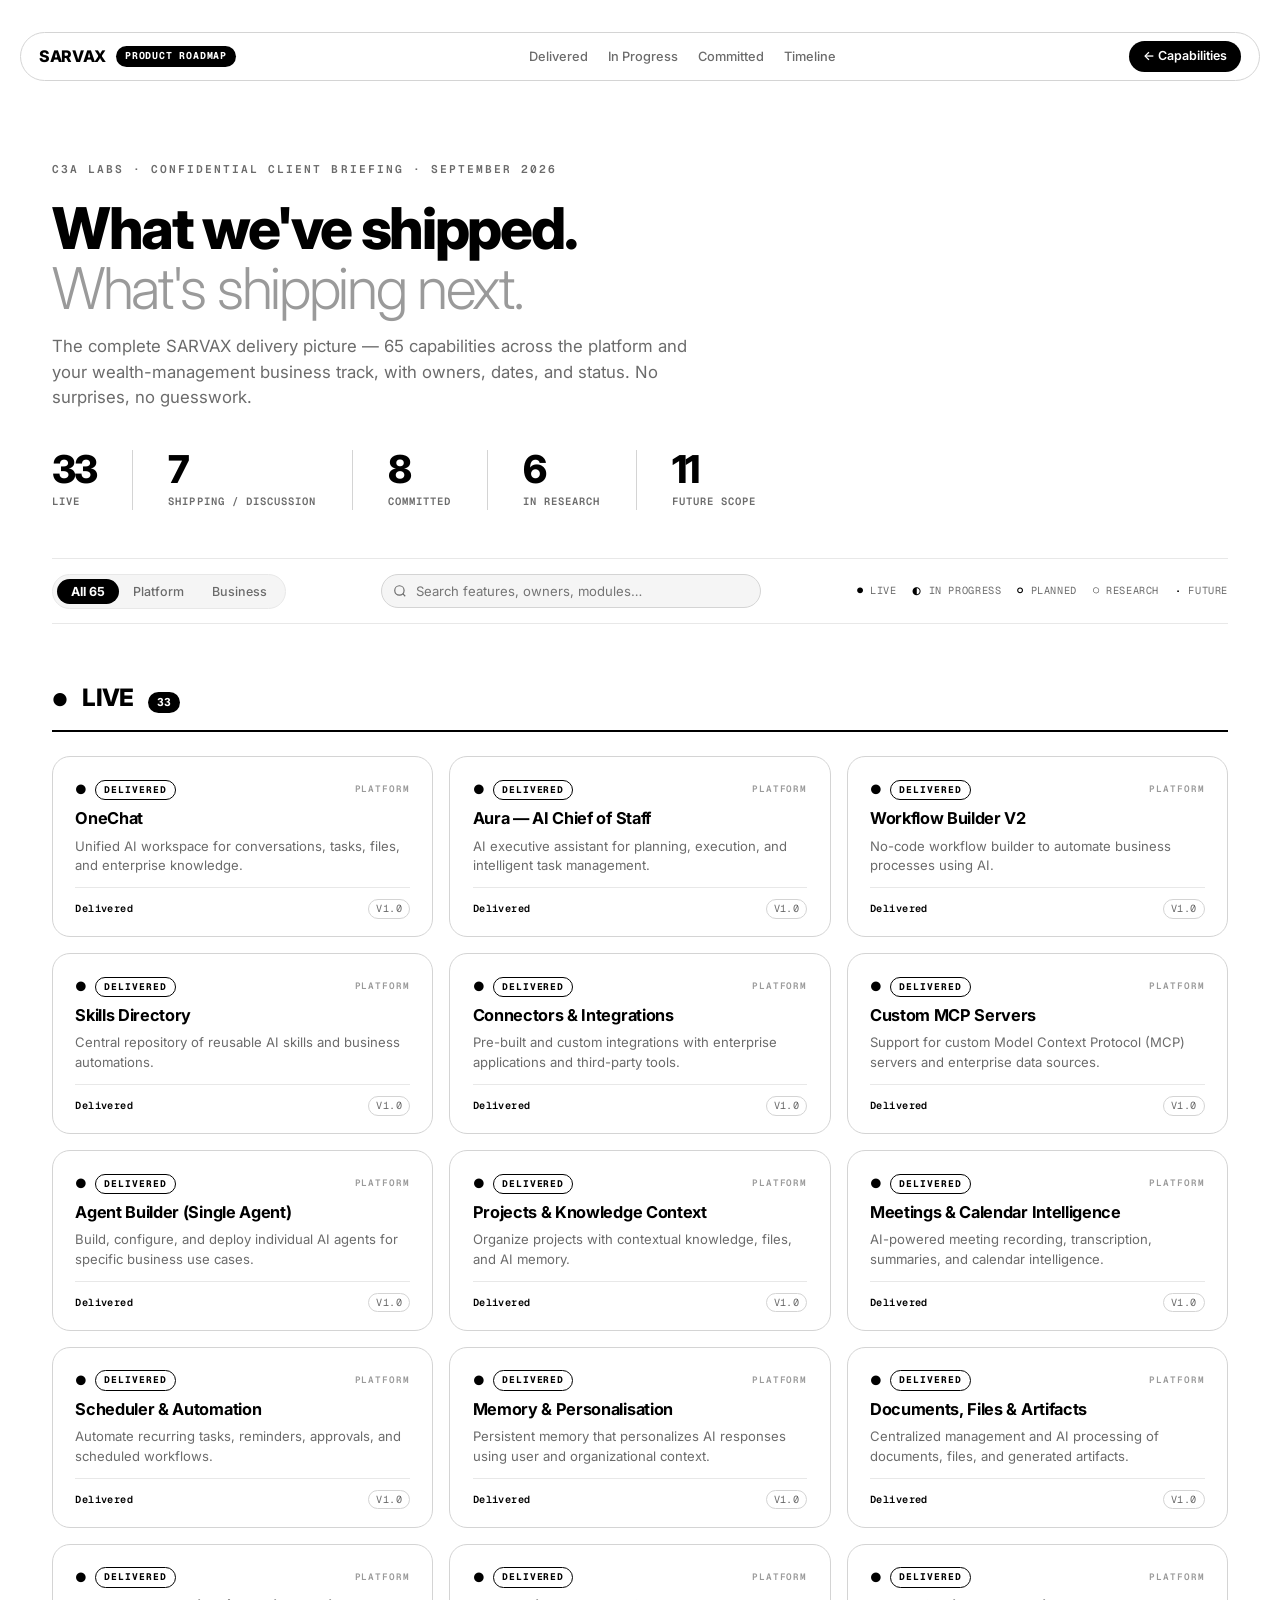
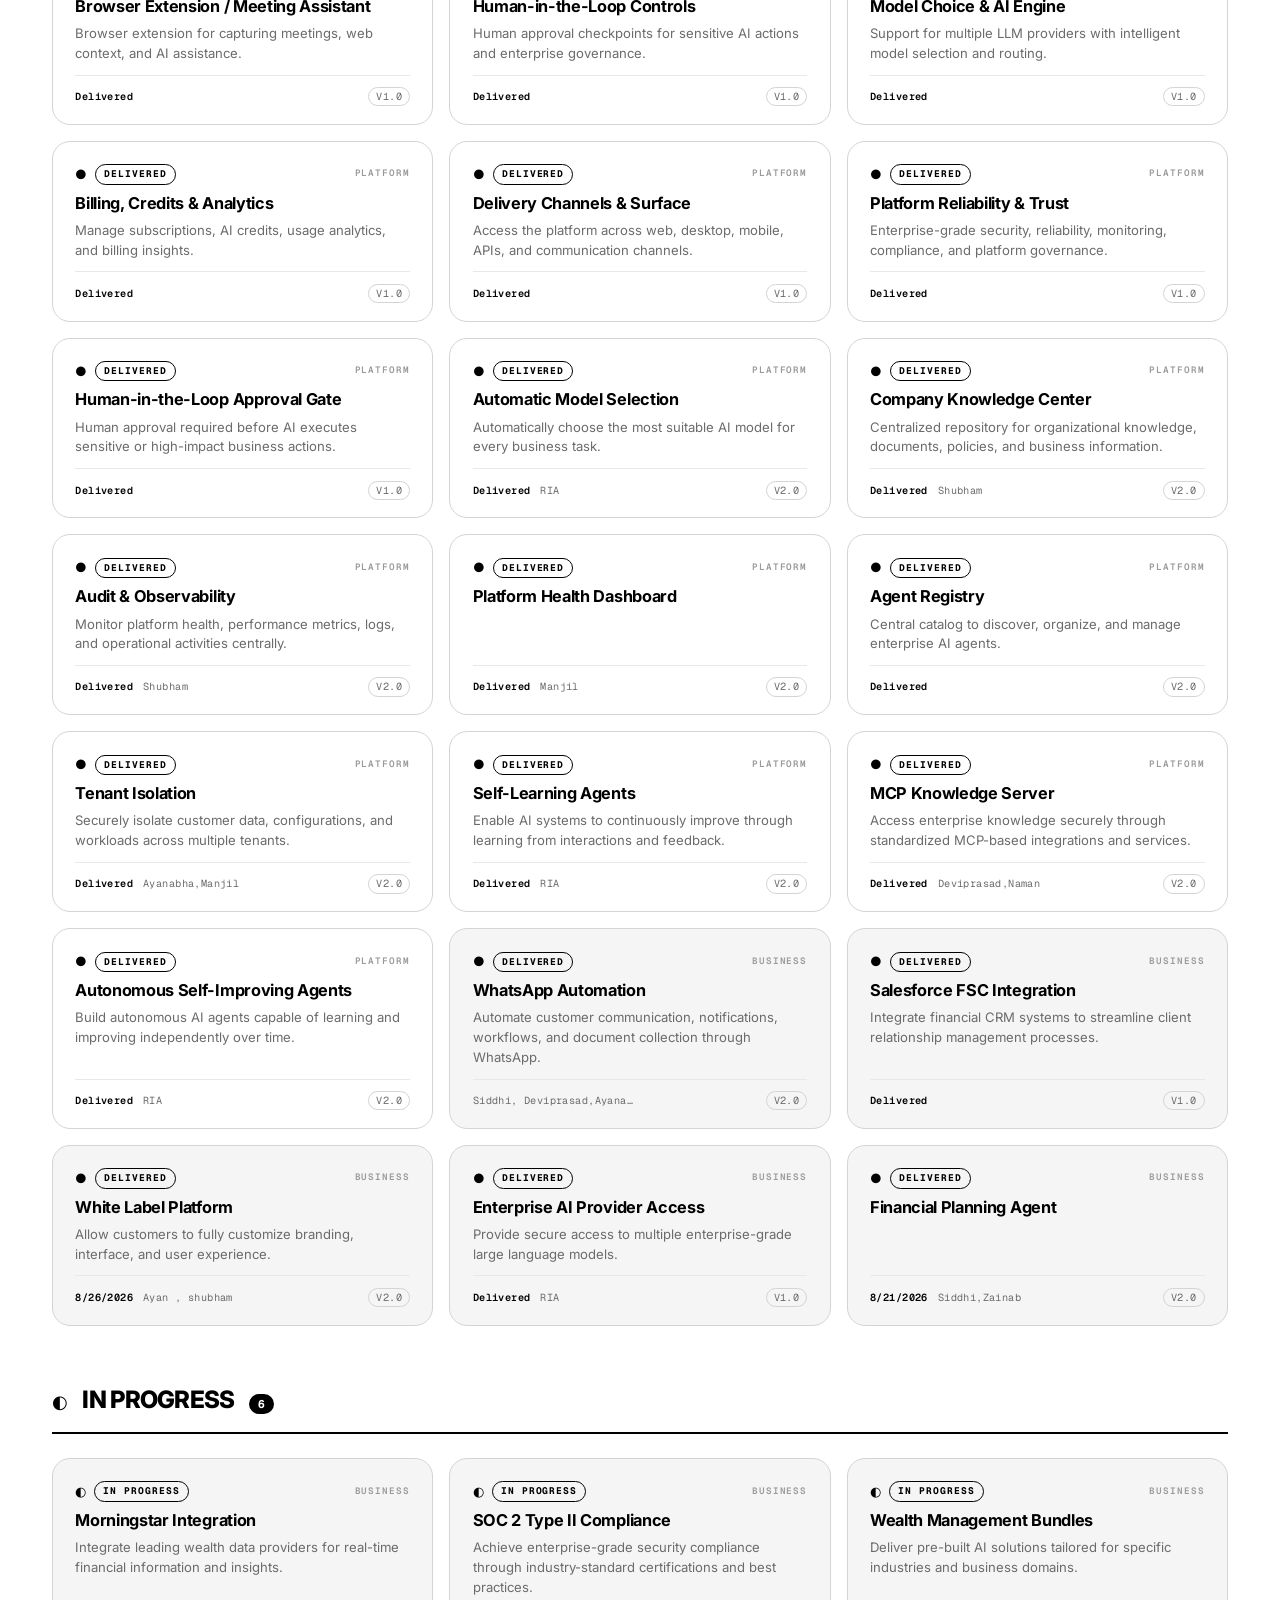
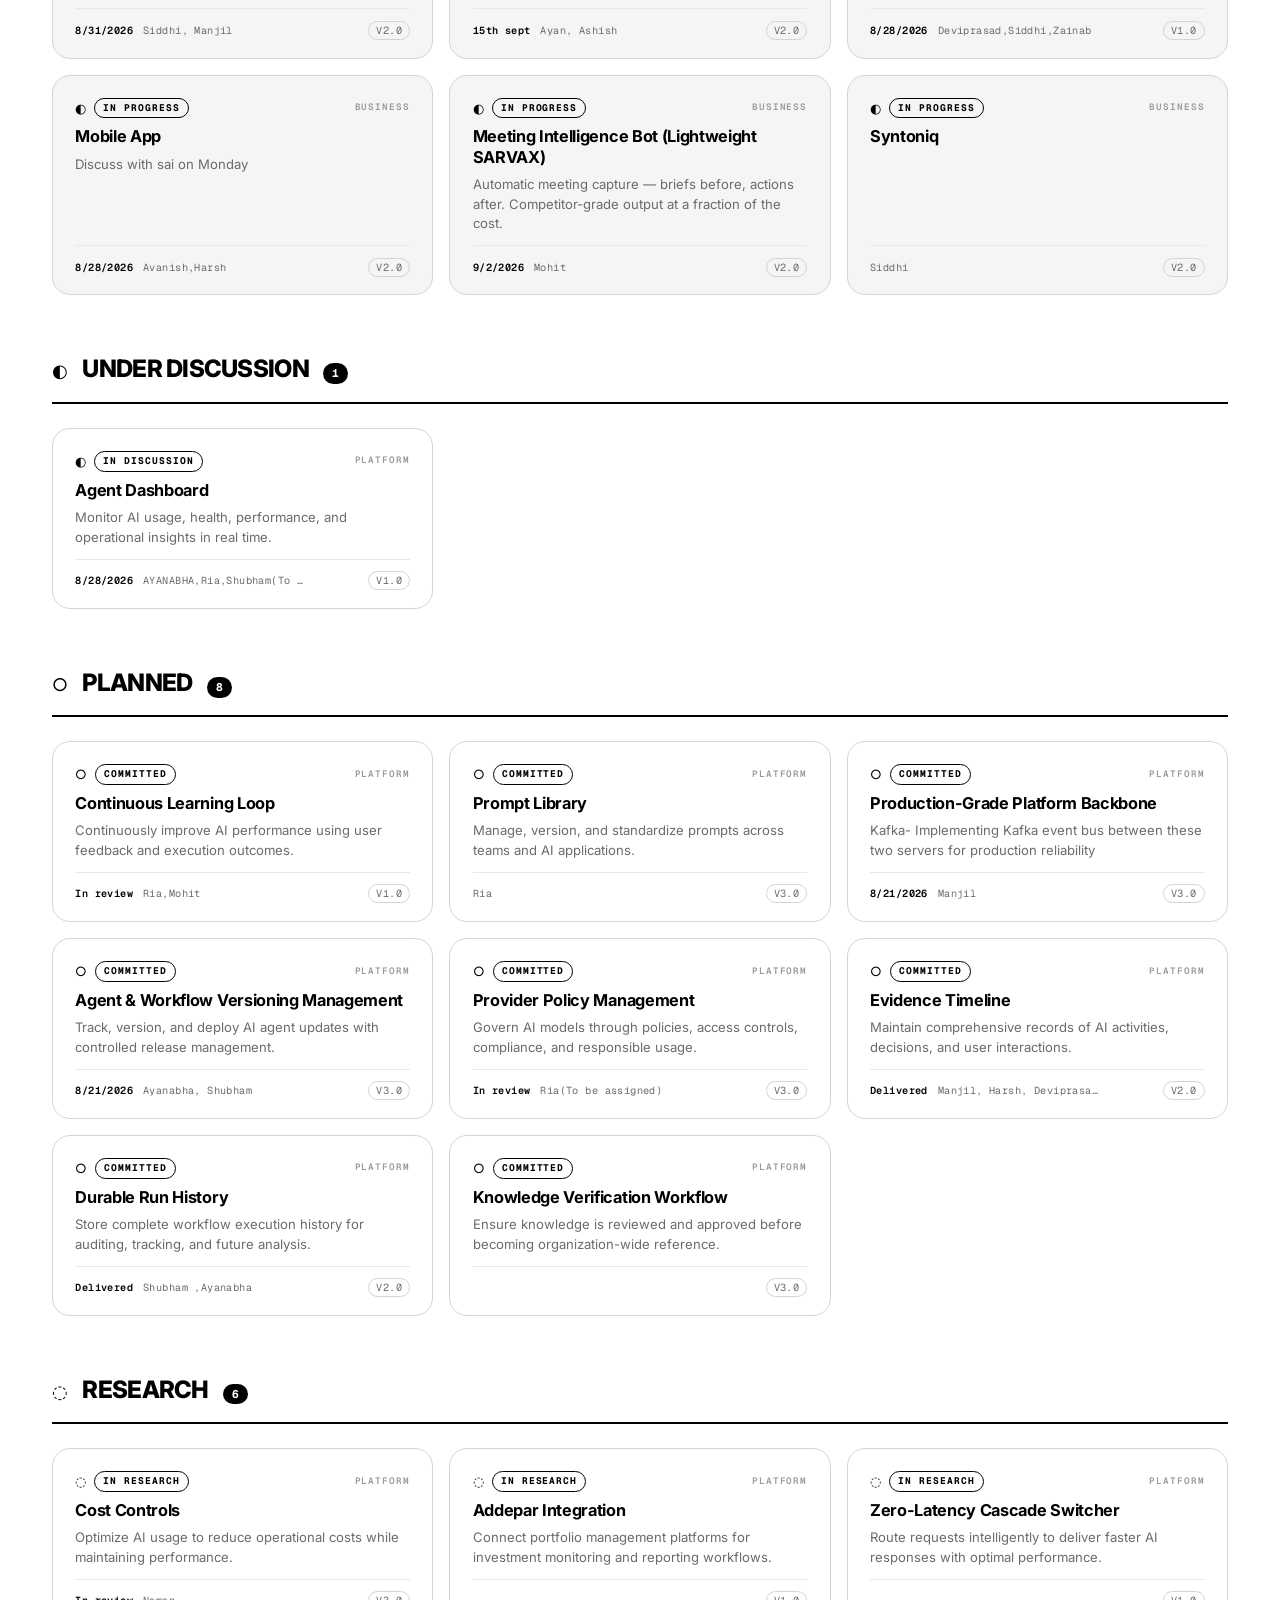
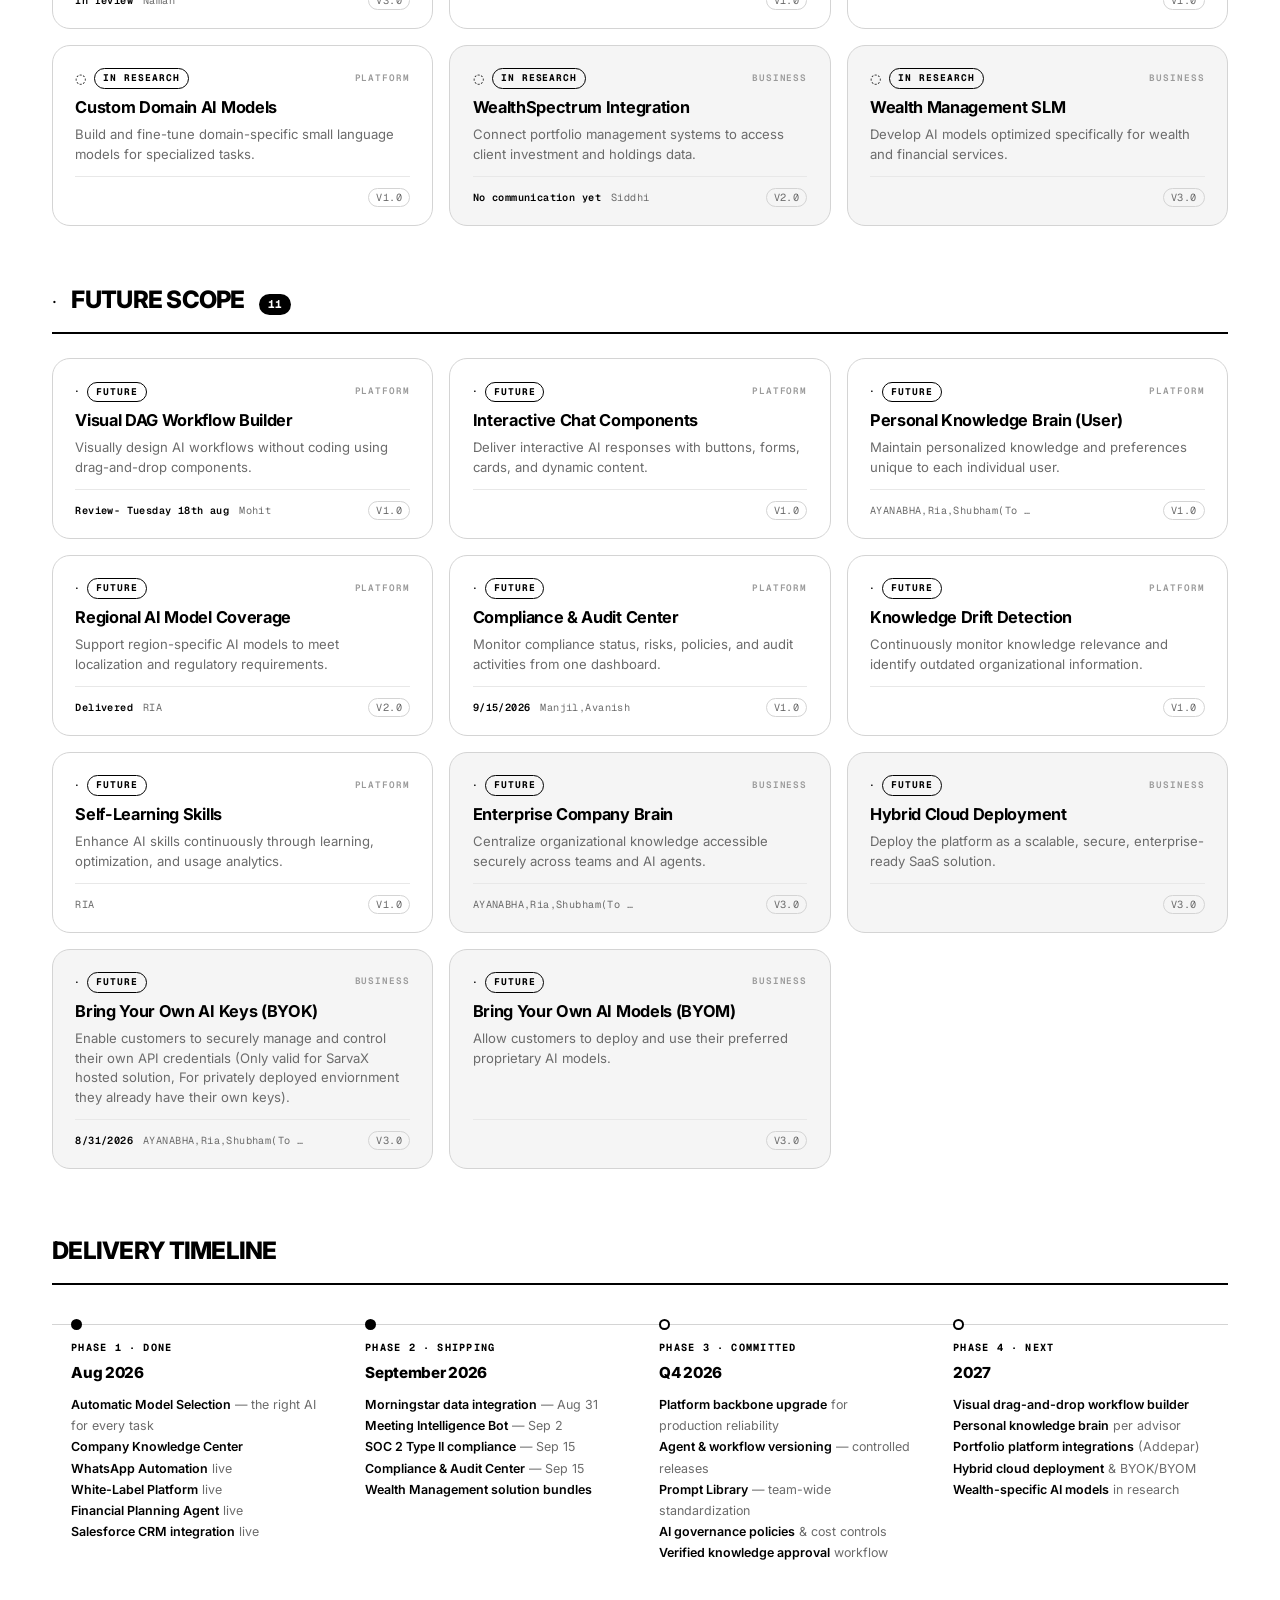
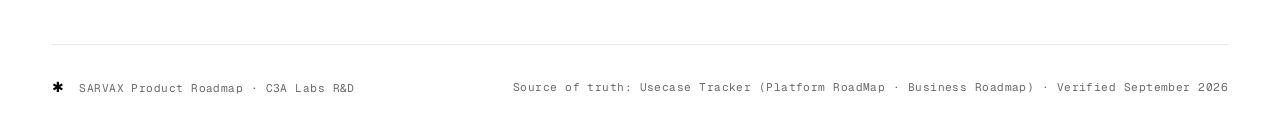
==== source/sarvax-roadmap.html @ e54ca962 "Build SARVAX executive pitch deck and agent catalogue" ====
<!doctype html>
<html lang="en">
<head>
<meta charset="utf-8">
<meta name="viewport" content="width=device-width, initial-scale=1">
<title>SARVAX Product Roadmap · Q3–Q4 2026</title>
<link rel="preconnect" href="https://fonts.googleapis.com">
<link rel="preconnect" href="https://fonts.gstatic.com" crossorigin>
<link href="https://fonts.googleapis.com/css2?family=Inter:wght@300;400;500;600;700;800&family=Geist+Mono:wght@400;500;600;700&display=swap" rel="stylesheet">
<style>
  :root {
    --black: #000000;
    --white: #ffffff;
    --g05: #f5f5f5;
    --g10: #e8e8e8;
    --g20: #d4d4d4;
    --g40: #9a9a9a;
    --g60: #6b6b6b;
    --sans: 'Inter', -apple-system, BlinkMacSystemFont, sans-serif;
    --mono: 'Geist Mono', monospace;
  }
  *, *::before, *::after { box-sizing: border-box; margin: 0; padding: 0; }
  html { scroll-behavior: smooth; }
  body {
    font-family: var(--sans);
    background: var(--white);
    color: var(--black);
    -webkit-font-smoothing: antialiased;
    line-height: 1.5;
  }

  .wrap { max-width: 1240px; margin: 0 auto; padding: 0 2rem; }

  /* ===== NAV ===== */
  .rm-nav {
    position: sticky; top: 16px; z-index: 100;
    display: flex; align-items: center; justify-content: space-between;
    background: rgba(255,255,255,0.9);
    backdrop-filter: blur(16px); -webkit-backdrop-filter: blur(16px);
    border: 1px solid var(--g20);
    border-radius: 980px;
    padding: 8px 18px;
    margin: 2rem auto 0;
    max-width: 1240px;
  }
  .rm-brand { display: flex; align-items: center; gap: 10px; text-decoration: none; color: var(--black); }
  .rm-brand-title { font-size: 1rem; font-weight: 800; letter-spacing: -0.02em; }
  .rm-pill {
    font-family: var(--mono); font-size: 0.62rem; font-weight: 700;
    letter-spacing: 0.08em; text-transform: uppercase;
    background: var(--black); color: var(--white);
    padding: 3px 9px; border-radius: 980px;
  }
  .rm-links { display: flex; gap: 1.25rem; }
  .rm-link { font-size: 0.8rem; font-weight: 500; color: var(--g60); text-decoration: none; }
  .rm-link:hover { color: var(--black); }
  .rm-back {
    display: inline-flex; align-items: center; gap: 6px;
    font-size: 0.78rem; font-weight: 600;
    background: var(--black); color: var(--white);
    padding: 6px 14px; border-radius: 980px; text-decoration: none;
  }
  .rm-back:hover { opacity: 0.85; }

  /* ===== HERO ===== */
  .hero { padding: 5rem 0 3rem; border-bottom: 1px solid var(--g10); }
  .hero-eyebrow {
    font-family: var(--mono); font-size: 0.7rem; font-weight: 600;
    letter-spacing: 0.18em; text-transform: uppercase; color: var(--g60);
    margin-bottom: 1.25rem;
  }
  .hero h1 {
    font-size: clamp(2.4rem, 5vw, 3.6rem); font-weight: 800;
    letter-spacing: -0.04em; line-height: 1.05; margin-bottom: 1rem;
  }
  .hero h1 .muted { color: var(--g40); font-weight: 300; }
  .hero-sub { font-size: 1.05rem; color: var(--g60); max-width: 640px; margin-bottom: 2.5rem; }

  .hero-stats { display: flex; flex-wrap: wrap; }
  .hs {
    padding: 0 2.2rem; border-left: 1px solid var(--g20);
  }
  .hs:first-child { padding-left: 0; border-left: none; }
  .hs-val { font-size: 2.4rem; font-weight: 800; letter-spacing: -0.04em; line-height: 1; }
  .hs-label {
    font-family: var(--mono); font-size: 0.66rem; font-weight: 600;
    letter-spacing: 0.1em; text-transform: uppercase; color: var(--g60); margin-top: 6px;
  }

  /* ===== CONTROL BAR ===== */
  .controls {
    position: sticky; top: 84px; z-index: 90;
    background: rgba(255,255,255,0.92);
    backdrop-filter: blur(14px); -webkit-backdrop-filter: blur(14px);
    border-bottom: 1px solid var(--g10);
    padding: 0.9rem 0;
    margin-bottom: 1rem;
  }
  .controls-inner { display: flex; align-items: center; justify-content: space-between; gap: 1rem; flex-wrap: wrap; }
  .seg {
    display: inline-flex; background: var(--g05);
    border: 1px solid var(--g10); padding: 4px; border-radius: 980px;
  }
  .seg button {
    font-family: var(--sans); font-size: 0.78rem; font-weight: 500;
    padding: 5px 14px; border-radius: 980px; border: none;
    background: transparent; color: var(--g60); cursor: pointer;
    transition: all 0.12s ease;
  }
  .seg button.active { background: var(--black); color: var(--white); font-weight: 700; }
  .seg button:focus-visible { outline: 2px solid var(--black); outline-offset: 2px; }
  .search-wrap { position: relative; flex: 1; max-width: 380px; min-width: 220px; }
  .search-wrap input {
    width: 100%; padding: 8px 14px 8px 34px; font-family: var(--sans);
    font-size: 0.82rem; border-radius: 980px; border: 1px solid var(--g20);
    background: var(--g05); outline: none; color: var(--black);
  }
  .search-wrap input:focus { background: var(--white); border-color: var(--black); }
  .search-wrap svg { position: absolute; left: 12px; top: 50%; transform: translateY(-50%); color: var(--g60); }
  .legend { display: flex; gap: 1rem; font-family: var(--mono); font-size: 0.64rem; letter-spacing: 0.06em; color: var(--g60); text-transform: uppercase; }
  .legend span b { color: var(--black); }

  /* ===== LANES ===== */
  .lane { margin: 3.5rem 0; scroll-margin-top: 150px; }
  .lane-head {
    display: flex; align-items: baseline; gap: 0.9rem;
    padding-bottom: 0.9rem; margin-bottom: 1.5rem;
    border-bottom: 2px solid var(--black);
  }
  .lane-glyph { font-size: 1.1rem; line-height: 1; }
  .lane-title { font-size: 1.5rem; font-weight: 800; letter-spacing: -0.03em; text-transform: uppercase; }
  .lane-count {
    font-family: var(--mono); font-size: 0.7rem; font-weight: 700;
    background: var(--black); color: var(--white);
    padding: 2px 9px; border-radius: 980px;
  }
  .lane-grid {
    display: grid; grid-template-columns: repeat(auto-fill, minmax(300px, 1fr));
    gap: 1rem;
  }

  /* ===== FEATURE CARD ===== */
  .rc {
    background: var(--white);
    border: 1px solid var(--g20);
    border-radius: 18px;
    padding: 1.4rem 1.4rem 1.1rem;
    display: flex; flex-direction: column; gap: 0.5rem;
    transition: transform 0.14s ease, border-color 0.14s ease;
  }
  .rc:hover { transform: translateY(-2px); border-color: var(--black); }
  .rc.biz { background: var(--g05); }
  .rc-top { display: flex; align-items: center; gap: 8px; }
  .rc-glyph { font-size: 0.8rem; }
  .rc-status {
    font-family: var(--mono); font-size: 0.6rem; font-weight: 700;
    letter-spacing: 0.1em; text-transform: uppercase;
    border: 1px solid var(--black); padding: 2px 8px; border-radius: 980px;
  }
  .rc-track {
    margin-left: auto; font-family: var(--mono); font-size: 0.58rem;
    letter-spacing: 0.1em; color: var(--g40); font-weight: 600;
  }
  .rc-name { font-size: 1.02rem; font-weight: 700; letter-spacing: -0.02em; line-height: 1.25; }
  .rc-note { font-size: 0.82rem; color: var(--g60); line-height: 1.5; flex: 1; }
  .rc-meta {
    display: flex; align-items: center; gap: 10px; flex-wrap: wrap;
    padding-top: 0.7rem; margin-top: 0.2rem;
    border-top: 1px solid var(--g10);
    font-family: var(--mono); font-size: 0.64rem; color: var(--g60);
    letter-spacing: 0.04em;
  }
  .rc-eta { color: var(--black); font-weight: 600; }
  .rc-owner { overflow: hidden; text-overflow: ellipsis; white-space: nowrap; max-width: 160px; }
  .rc-ver { margin-left: auto; border: 1px solid var(--g20); padding: 1px 7px; border-radius: 980px; }

  /* hidden state for filters */
  .rc[hidden] { display: none; }
  .lane[hidden] { display: none; }

  /* ===== TIMELINE STRIP ===== */
  .timeline { margin: 4rem 0 2rem; }
  .tl-title { font-size: 1.5rem; font-weight: 800; letter-spacing: -0.03em; text-transform: uppercase; border-bottom: 2px solid var(--black); padding-bottom: 0.9rem; margin-bottom: 2rem; }
  .tl-track { display: grid; grid-template-columns: repeat(4, 1fr); gap: 0; position: relative; }
  .tl-track::before {
    content: ""; position: absolute; top: 7px; left: 0; right: 0;
    height: 1px; background: var(--g20);
  }
  .tl-col { padding: 0 1.2rem; position: relative; }
  .tl-col::before {
    content: ""; position: absolute; top: 2px; left: 1.2rem;
    width: 11px; height: 11px; border-radius: 50%;
    background: var(--white); border: 2px solid var(--black);
  }
  .tl-col.done::before { background: var(--black); }
  .tl-phase { font-family: var(--mono); font-size: 0.64rem; font-weight: 700; letter-spacing: 0.12em; text-transform: uppercase; margin: 1.4rem 0 0.4rem; }
  .tl-when { font-size: 0.95rem; font-weight: 800; letter-spacing: -0.02em; margin-bottom: 0.6rem; }
  .tl-items { font-size: 0.78rem; color: var(--g60); line-height: 1.7; }
  .tl-items b { color: var(--black); font-weight: 600; }

  /* ===== FOOTER ===== */
  footer {
    margin-top: 5rem; padding: 2rem 0;
    border-top: 1px solid var(--g10);
    display: flex; align-items: center; justify-content: space-between;
    font-family: var(--mono); font-size: 0.7rem; color: var(--g60);
    letter-spacing: 0.04em;
  }
  footer .ast { font-size: 0.9rem; color: var(--black); }

  @media (max-width: 900px) {
    .tl-track { grid-template-columns: 1fr 1fr; }
    .rm-links { display: none; }
  }
  @media (max-width: 560px) {
    .tl-track { grid-template-columns: 1fr; }
    .hs { padding: 0 1rem; }
  }
  @media print {
    .rm-nav, .controls { position: static; }
    .rc { break-inside: avoid; }
  }
</style>
<link rel="stylesheet" href="../data/roadmap-modal.css">
</head>
<body>

<nav class="rm-nav">
  <a class="rm-brand" href="#top">
    <span class="rm-brand-title">SARVAX</span>
    <span class="rm-pill">Product Roadmap</span>
  </a>
  <div class="rm-links">
    <a class="rm-link" href="#lane-live">Delivered</a>
    <a class="rm-link" href="#lane-in-progress">In Progress</a>
    <a class="rm-link" href="#lane-planned">Committed</a>
    <a class="rm-link" href="#timeline">Timeline</a>
  </div>
  <a class="rm-back" href="sarvax-capabilities-brief.html">← Capabilities</a>
</nav>

<div class="wrap" id="top">

  <header class="hero">
    <div class="hero-eyebrow">C3A Labs · Confidential Client Briefing · September 2026</div>
    <h1>What we've shipped.<br><span class="muted">What's shipping next.</span></h1>
    <p class="hero-sub">The complete SARVAX delivery picture — 65 capabilities across the platform and your wealth-management business track, with owners, dates, and status. No surprises, no guesswork.</p>
    <div class="hero-stats">
      <div class="hs"><div class="hs-val">33</div><div class="hs-label">Live</div></div>
      <div class="hs"><div class="hs-val">7</div><div class="hs-label">Shipping / Discussion</div></div>
      <div class="hs"><div class="hs-val">8</div><div class="hs-label">Committed</div></div>
      <div class="hs"><div class="hs-val">6</div><div class="hs-label">In Research</div></div>
      <div class="hs"><div class="hs-val">11</div><div class="hs-label">Future Scope</div></div>
    </div>
  </header>

  <div class="controls">
    <div class="wrap controls-inner" style="padding:0;">
      <div class="seg" id="track-seg">
        <button class="active" data-track="all">All 65</button>
        <button data-track="Platform">Platform</button>
        <button data-track="Business">Business</button>
      </div>
      <div class="search-wrap">
        <svg aria-hidden="true" width="14" height="14" viewBox="0 0 24 24" fill="none" stroke="currentColor" stroke-width="2"><circle cx="11" cy="11" r="8"/><line x1="21" y1="21" x2="16.65" y2="16.65"/></svg>
        <input type="text" id="rm-search" placeholder="Search features, owners, modules…">
      </div>
      <div class="legend">
        <span><b>●</b> Live</span><span><b>◐</b> In Progress</span><span><b>○</b> Planned</span><span><b>◌</b> Research</span><span><b>·</b> Future</span>
      </div>
    </div>
  </div>


      <section class="lane" id="lane-live">
        <div class="lane-head">
          <span class="lane-glyph">●</span>
          <h2 class="lane-title">Live</h2>
          <span class="lane-count">33</span>
        </div>
        <div class="lane-grid">
        <article class="rc plat" data-status="Live" data-track="Platform">
          <div class="rc-top">
            <span class="rc-glyph">●</span>
            <span class="rc-status">DELIVERED</span>
            <span class="rc-track">PLATFORM</span>
          </div>
          <h3 class="rc-name">OneChat</h3>
          <p class="rc-note">Unified AI workspace for conversations, tasks, files, and enterprise knowledge.</p>
          <div class="rc-meta">
            <span class="rc-eta">Delivered</span>
            <span class="rc-ver">V1.0</span>
          </div>
        </article>
        <article class="rc plat" data-status="Live" data-track="Platform">
          <div class="rc-top">
            <span class="rc-glyph">●</span>
            <span class="rc-status">DELIVERED</span>
            <span class="rc-track">PLATFORM</span>
          </div>
          <h3 class="rc-name">Aura — AI Chief of Staff</h3>
          <p class="rc-note">AI executive assistant for planning, execution, and intelligent task management.</p>
          <div class="rc-meta">
            <span class="rc-eta">Delivered</span>
            <span class="rc-ver">V1.0</span>
          </div>
        </article>
        <article class="rc plat" data-status="Live" data-track="Platform">
          <div class="rc-top">
            <span class="rc-glyph">●</span>
            <span class="rc-status">DELIVERED</span>
            <span class="rc-track">PLATFORM</span>
          </div>
          <h3 class="rc-name">Workflow Builder V2</h3>
          <p class="rc-note">No-code workflow builder to automate business processes using AI.</p>
          <div class="rc-meta">
            <span class="rc-eta">Delivered</span>
            <span class="rc-ver">V1.0</span>
          </div>
        </article>
        <article class="rc plat" data-status="Live" data-track="Platform">
          <div class="rc-top">
            <span class="rc-glyph">●</span>
            <span class="rc-status">DELIVERED</span>
            <span class="rc-track">PLATFORM</span>
          </div>
          <h3 class="rc-name">Skills Directory</h3>
          <p class="rc-note">Central repository of reusable AI skills and business automations.</p>
          <div class="rc-meta">
            <span class="rc-eta">Delivered</span>
            <span class="rc-ver">V1.0</span>
          </div>
        </article>
        <article class="rc plat" data-status="Live" data-track="Platform">
          <div class="rc-top">
            <span class="rc-glyph">●</span>
            <span class="rc-status">DELIVERED</span>
            <span class="rc-track">PLATFORM</span>
          </div>
          <h3 class="rc-name">Connectors &amp; Integrations</h3>
          <p class="rc-note">Pre-built and custom integrations with enterprise applications and third-party tools.</p>
          <div class="rc-meta">
            <span class="rc-eta">Delivered</span>
            <span class="rc-ver">V1.0</span>
          </div>
        </article>
        <article class="rc plat" data-status="Live" data-track="Platform">
          <div class="rc-top">
            <span class="rc-glyph">●</span>
            <span class="rc-status">DELIVERED</span>
            <span class="rc-track">PLATFORM</span>
          </div>
          <h3 class="rc-name">Custom MCP Servers</h3>
          <p class="rc-note">Support for custom Model Context Protocol (MCP) servers and enterprise data sources.</p>
          <div class="rc-meta">
            <span class="rc-eta">Delivered</span>
            <span class="rc-ver">V1.0</span>
          </div>
        </article>
        <article class="rc plat" data-status="Live" data-track="Platform">
          <div class="rc-top">
            <span class="rc-glyph">●</span>
            <span class="rc-status">DELIVERED</span>
            <span class="rc-track">PLATFORM</span>
          </div>
          <h3 class="rc-name">Agent Builder (Single Agent)</h3>
          <p class="rc-note">Build, configure, and deploy individual AI agents for specific business use cases.</p>
          <div class="rc-meta">
            <span class="rc-eta">Delivered</span>
            <span class="rc-ver">V1.0</span>
          </div>
        </article>
        <article class="rc plat" data-status="Live" data-track="Platform">
          <div class="rc-top">
            <span class="rc-glyph">●</span>
            <span class="rc-status">DELIVERED</span>
            <span class="rc-track">PLATFORM</span>
          </div>
          <h3 class="rc-name">Projects &amp; Knowledge Context</h3>
          <p class="rc-note">Organize projects with contextual knowledge, files, and AI memory.</p>
          <div class="rc-meta">
            <span class="rc-eta">Delivered</span>
            <span class="rc-ver">V1.0</span>
          </div>
        </article>
        <article class="rc plat" data-status="Live" data-track="Platform">
          <div class="rc-top">
            <span class="rc-glyph">●</span>
            <span class="rc-status">DELIVERED</span>
            <span class="rc-track">PLATFORM</span>
          </div>
          <h3 class="rc-name">Meetings &amp; Calendar Intelligence</h3>
          <p class="rc-note">AI-powered meeting recording, transcription, summaries, and calendar intelligence.</p>
          <div class="rc-meta">
            <span class="rc-eta">Delivered</span>
            <span class="rc-ver">V1.0</span>
          </div>
        </article>
        <article class="rc plat" data-status="Live" data-track="Platform">
          <div class="rc-top">
            <span class="rc-glyph">●</span>
            <span class="rc-status">DELIVERED</span>
            <span class="rc-track">PLATFORM</span>
          </div>
          <h3 class="rc-name">Scheduler &amp; Automation</h3>
          <p class="rc-note">Automate recurring tasks, reminders, approvals, and scheduled workflows.</p>
          <div class="rc-meta">
            <span class="rc-eta">Delivered</span>
            <span class="rc-ver">V1.0</span>
          </div>
        </article>
        <article class="rc plat" data-status="Live" data-track="Platform">
          <div class="rc-top">
            <span class="rc-glyph">●</span>
            <span class="rc-status">DELIVERED</span>
            <span class="rc-track">PLATFORM</span>
          </div>
          <h3 class="rc-name">Memory &amp; Personalisation</h3>
          <p class="rc-note">Persistent memory that personalizes AI responses using user and organizational context.</p>
          <div class="rc-meta">
            <span class="rc-eta">Delivered</span>
            <span class="rc-ver">V1.0</span>
          </div>
        </article>
        <article class="rc plat" data-status="Live" data-track="Platform">
          <div class="rc-top">
            <span class="rc-glyph">●</span>
            <span class="rc-status">DELIVERED</span>
            <span class="rc-track">PLATFORM</span>
          </div>
          <h3 class="rc-name">Documents, Files &amp; Artifacts</h3>
          <p class="rc-note">Centralized management and AI processing of documents, files, and generated artifacts.</p>
          <div class="rc-meta">
            <span class="rc-eta">Delivered</span>
            <span class="rc-ver">V1.0</span>
          </div>
        </article>
        <article class="rc plat" data-status="Live" data-track="Platform">
          <div class="rc-top">
            <span class="rc-glyph">●</span>
            <span class="rc-status">DELIVERED</span>
            <span class="rc-track">PLATFORM</span>
          </div>
          <h3 class="rc-name">Browser Extension / Meeting Assistant</h3>
          <p class="rc-note">Browser extension for capturing meetings, web context, and AI assistance.</p>
          <div class="rc-meta">
            <span class="rc-eta">Delivered</span>
            <span class="rc-ver">V1.0</span>
          </div>
        </article>
        <article class="rc plat" data-status="Live" data-track="Platform">
          <div class="rc-top">
            <span class="rc-glyph">●</span>
            <span class="rc-status">DELIVERED</span>
            <span class="rc-track">PLATFORM</span>
          </div>
          <h3 class="rc-name">Human-in-the-Loop Controls</h3>
          <p class="rc-note">Human approval checkpoints for sensitive AI actions and enterprise governance.</p>
          <div class="rc-meta">
            <span class="rc-eta">Delivered</span>
            <span class="rc-ver">V1.0</span>
          </div>
        </article>
        <article class="rc plat" data-status="Live" data-track="Platform">
          <div class="rc-top">
            <span class="rc-glyph">●</span>
            <span class="rc-status">DELIVERED</span>
            <span class="rc-track">PLATFORM</span>
          </div>
          <h3 class="rc-name">Model Choice &amp; AI Engine</h3>
          <p class="rc-note">Support for multiple LLM providers with intelligent model selection and routing.</p>
          <div class="rc-meta">
            <span class="rc-eta">Delivered</span>
            <span class="rc-ver">V1.0</span>
          </div>
        </article>
        <article class="rc plat" data-status="Live" data-track="Platform">
          <div class="rc-top">
            <span class="rc-glyph">●</span>
            <span class="rc-status">DELIVERED</span>
            <span class="rc-track">PLATFORM</span>
          </div>
          <h3 class="rc-name">Billing, Credits &amp; Analytics</h3>
          <p class="rc-note">Manage subscriptions, AI credits, usage analytics, and billing insights.</p>
          <div class="rc-meta">
            <span class="rc-eta">Delivered</span>
            <span class="rc-ver">V1.0</span>
          </div>
        </article>
        <article class="rc plat" data-status="Live" data-track="Platform">
          <div class="rc-top">
            <span class="rc-glyph">●</span>
            <span class="rc-status">DELIVERED</span>
            <span class="rc-track">PLATFORM</span>
          </div>
          <h3 class="rc-name">Delivery Channels &amp; Surface</h3>
          <p class="rc-note">Access the platform across web, desktop, mobile, APIs, and communication channels.</p>
          <div class="rc-meta">
            <span class="rc-eta">Delivered</span>
            <span class="rc-ver">V1.0</span>
          </div>
        </article>
        <article class="rc plat" data-status="Live" data-track="Platform">
          <div class="rc-top">
            <span class="rc-glyph">●</span>
            <span class="rc-status">DELIVERED</span>
            <span class="rc-track">PLATFORM</span>
          </div>
          <h3 class="rc-name">Platform Reliability &amp; Trust</h3>
          <p class="rc-note">Enterprise-grade security, reliability, monitoring, compliance, and platform governance.</p>
          <div class="rc-meta">
            <span class="rc-eta">Delivered</span>
            <span class="rc-ver">V1.0</span>
          </div>
        </article>
        <article class="rc plat" data-status="Live" data-track="Platform">
          <div class="rc-top">
            <span class="rc-glyph">●</span>
            <span class="rc-status">DELIVERED</span>
            <span class="rc-track">PLATFORM</span>
          </div>
          <h3 class="rc-name">Human-in-the-Loop Approval Gate</h3>
          <p class="rc-note">Human approval required before AI executes sensitive or high-impact business actions.</p>
          <div class="rc-meta">
            <span class="rc-eta">Delivered</span>
            <span class="rc-ver">V1.0</span>
          </div>
        </article>
        <article class="rc plat" data-status="Live" data-track="Platform">
          <div class="rc-top">
            <span class="rc-glyph">●</span>
            <span class="rc-status">DELIVERED</span>
            <span class="rc-track">PLATFORM</span>
          </div>
          <h3 class="rc-name">Automatic Model Selection</h3>
          <p class="rc-note">Automatically choose the most suitable AI model for every business task.</p>
          <div class="rc-meta">
            <span class="rc-eta">Delivered</span><span class="rc-owner">RIA</span>
            <span class="rc-ver">V2.0</span>
          </div>
        </article>
        <article class="rc plat" data-status="Live" data-track="Platform">
          <div class="rc-top">
            <span class="rc-glyph">●</span>
            <span class="rc-status">DELIVERED</span>
            <span class="rc-track">PLATFORM</span>
          </div>
          <h3 class="rc-name">Company Knowledge Center</h3>
          <p class="rc-note">Centralized repository for organizational knowledge, documents, policies, and business information.</p>
          <div class="rc-meta">
            <span class="rc-eta">Delivered</span><span class="rc-owner">Shubham</span>
            <span class="rc-ver">V2.0</span>
          </div>
        </article>
        <article class="rc plat" data-status="Live" data-track="Platform">
          <div class="rc-top">
            <span class="rc-glyph">●</span>
            <span class="rc-status">DELIVERED</span>
            <span class="rc-track">PLATFORM</span>
          </div>
          <h3 class="rc-name">Audit &amp; Observability</h3>
          <p class="rc-note">Monitor platform health, performance metrics, logs, and operational activities centrally.</p>
          <div class="rc-meta">
            <span class="rc-eta">Delivered</span><span class="rc-owner">Shubham</span>
            <span class="rc-ver">V2.0</span>
          </div>
        </article>
        <article class="rc plat" data-status="Live" data-track="Platform">
          <div class="rc-top">
            <span class="rc-glyph">●</span>
            <span class="rc-status">DELIVERED</span>
            <span class="rc-track">PLATFORM</span>
          </div>
          <h3 class="rc-name">Platform Health Dashboard</h3>
          <p class="rc-note"></p>
          <div class="rc-meta">
            <span class="rc-eta">Delivered</span><span class="rc-owner">Manjil</span>
            <span class="rc-ver">V2.0</span>
          </div>
        </article>
        <article class="rc plat" data-status="Live" data-track="Platform">
          <div class="rc-top">
            <span class="rc-glyph">●</span>
            <span class="rc-status">DELIVERED</span>
            <span class="rc-track">PLATFORM</span>
          </div>
          <h3 class="rc-name">Agent Registry</h3>
          <p class="rc-note">Central catalog to discover, organize, and manage enterprise AI agents.</p>
          <div class="rc-meta">
            <span class="rc-eta">Delivered</span>
            <span class="rc-ver">V2.0</span>
          </div>
        </article>
        <article class="rc plat" data-status="Live" data-track="Platform">
          <div class="rc-top">
            <span class="rc-glyph">●</span>
            <span class="rc-status">DELIVERED</span>
            <span class="rc-track">PLATFORM</span>
          </div>
          <h3 class="rc-name">Tenant Isolation</h3>
          <p class="rc-note">Securely isolate customer data, configurations, and workloads across multiple tenants.</p>
          <div class="rc-meta">
            <span class="rc-eta">Delivered</span><span class="rc-owner">Ayanabha,Manjil</span>
            <span class="rc-ver">V2.0</span>
          </div>
        </article>
        <article class="rc plat" data-status="Live" data-track="Platform">
          <div class="rc-top">
            <span class="rc-glyph">●</span>
            <span class="rc-status">DELIVERED</span>
            <span class="rc-track">PLATFORM</span>
          </div>
          <h3 class="rc-name">Self-Learning Agents</h3>
          <p class="rc-note">Enable AI systems to continuously improve through learning from interactions and feedback.</p>
          <div class="rc-meta">
            <span class="rc-eta">Delivered</span><span class="rc-owner">RIA</span>
            <span class="rc-ver">V2.0</span>
          </div>
        </article>
        <article class="rc plat" data-status="Live" data-track="Platform">
          <div class="rc-top">
            <span class="rc-glyph">●</span>
            <span class="rc-status">DELIVERED</span>
            <span class="rc-track">PLATFORM</span>
          </div>
          <h3 class="rc-name">MCP Knowledge Server</h3>
          <p class="rc-note">Access enterprise knowledge securely through standardized MCP-based integrations and services.</p>
          <div class="rc-meta">
            <span class="rc-eta">Delivered</span><span class="rc-owner">Deviprasad,Naman</span>
            <span class="rc-ver">V2.0</span>
          </div>
        </article>
        <article class="rc plat" data-status="Live" data-track="Platform">
          <div class="rc-top">
            <span class="rc-glyph">●</span>
            <span class="rc-status">DELIVERED</span>
            <span class="rc-track">PLATFORM</span>
          </div>
          <h3 class="rc-name">Autonomous Self-Improving Agents</h3>
          <p class="rc-note">Build autonomous AI agents capable of learning and improving independently over time.</p>
          <div class="rc-meta">
            <span class="rc-eta">Delivered</span><span class="rc-owner">RIA</span>
            <span class="rc-ver">V2.0</span>
          </div>
        </article>
        <article class="rc biz" data-status="Live" data-track="Business">
          <div class="rc-top">
            <span class="rc-glyph">●</span>
            <span class="rc-status">DELIVERED</span>
            <span class="rc-track">BUSINESS</span>
          </div>
          <h3 class="rc-name">WhatsApp Automation</h3>
          <p class="rc-note">Automate customer communication, notifications, workflows, and document collection through WhatsApp.</p>
          <div class="rc-meta">
            <span class="rc-owner">Siddhi, Deviprasad,Ayanabha</span>
            <span class="rc-ver">V2.0</span>
          </div>
        </article>
        <article class="rc biz" data-status="Live" data-track="Business">
          <div class="rc-top">
            <span class="rc-glyph">●</span>
            <span class="rc-status">DELIVERED</span>
            <span class="rc-track">BUSINESS</span>
          </div>
          <h3 class="rc-name">Salesforce FSC Integration</h3>
          <p class="rc-note">Integrate financial CRM systems to streamline client relationship management processes.</p>
          <div class="rc-meta">
            <span class="rc-eta">Delivered</span>
            <span class="rc-ver">V1.0</span>
          </div>
        </article>
        <article class="rc biz" data-status="Live" data-track="Business">
          <div class="rc-top">
            <span class="rc-glyph">●</span>
            <span class="rc-status">DELIVERED</span>
            <span class="rc-track">BUSINESS</span>
          </div>
          <h3 class="rc-name">White Label Platform</h3>
          <p class="rc-note">Allow customers to fully customize branding, interface, and user experience.</p>
          <div class="rc-meta">
            <span class="rc-eta">8/26/2026</span><span class="rc-owner">Ayan , shubham</span>
            <span class="rc-ver">V2.0</span>
          </div>
        </article>
        <article class="rc biz" data-status="Live" data-track="Business">
          <div class="rc-top">
            <span class="rc-glyph">●</span>
            <span class="rc-status">DELIVERED</span>
            <span class="rc-track">BUSINESS</span>
          </div>
          <h3 class="rc-name">Enterprise AI Provider Access</h3>
          <p class="rc-note">Provide secure access to multiple enterprise-grade large language models.</p>
          <div class="rc-meta">
            <span class="rc-eta">Delivered</span><span class="rc-owner">RIA</span>
            <span class="rc-ver">V1.0</span>
          </div>
        </article>
        <article class="rc biz" data-status="Live" data-track="Business">
          <div class="rc-top">
            <span class="rc-glyph">●</span>
            <span class="rc-status">DELIVERED</span>
            <span class="rc-track">BUSINESS</span>
          </div>
          <h3 class="rc-name">Financial Planning Agent</h3>
          <p class="rc-note"></p>
          <div class="rc-meta">
            <span class="rc-eta">8/21/2026</span><span class="rc-owner">Siddhi,Zainab</span>
            <span class="rc-ver">V2.0</span>
          </div>
        </article></div>
      </section>
      <section class="lane" id="lane-in-progress">
        <div class="lane-head">
          <span class="lane-glyph">◐</span>
          <h2 class="lane-title">In Progress</h2>
          <span class="lane-count">6</span>
        </div>
        <div class="lane-grid">
        <article class="rc biz" data-status="In Progress" data-track="Business">
          <div class="rc-top">
            <span class="rc-glyph">◐</span>
            <span class="rc-status">IN PROGRESS</span>
            <span class="rc-track">BUSINESS</span>
          </div>
          <h3 class="rc-name">Morningstar Integration</h3>
          <p class="rc-note">Integrate leading wealth data providers for real-time financial information and insights.</p>
          <div class="rc-meta">
            <span class="rc-eta">8/31/2026</span><span class="rc-owner">Siddhi, Manjil</span>
            <span class="rc-ver">V2.0</span>
          </div>
        </article>
        <article class="rc biz" data-status="In Progress" data-track="Business">
          <div class="rc-top">
            <span class="rc-glyph">◐</span>
            <span class="rc-status">IN PROGRESS</span>
            <span class="rc-track">BUSINESS</span>
          </div>
          <h3 class="rc-name">SOC 2 Type II Compliance</h3>
          <p class="rc-note">Achieve enterprise-grade security compliance through industry-standard certifications and best practices.</p>
          <div class="rc-meta">
            <span class="rc-eta">15th sept</span><span class="rc-owner">Ayan, Ashish</span>
            <span class="rc-ver">V2.0</span>
          </div>
        </article>
        <article class="rc biz" data-status="In Progress" data-track="Business">
          <div class="rc-top">
            <span class="rc-glyph">◐</span>
            <span class="rc-status">IN PROGRESS</span>
            <span class="rc-track">BUSINESS</span>
          </div>
          <h3 class="rc-name">Wealth Management Bundles</h3>
          <p class="rc-note">Deliver pre-built AI solutions tailored for specific industries and business domains.</p>
          <div class="rc-meta">
            <span class="rc-eta">8/28/2026</span><span class="rc-owner">Deviprasad,Siddhi,Zainab</span>
            <span class="rc-ver">V1.0</span>
          </div>
        </article>
        <article class="rc biz" data-status="In Progress" data-track="Business">
          <div class="rc-top">
            <span class="rc-glyph">◐</span>
            <span class="rc-status">IN PROGRESS</span>
            <span class="rc-track">BUSINESS</span>
          </div>
          <h3 class="rc-name">Mobile App</h3>
          <p class="rc-note">Discuss with sai on Monday</p>
          <div class="rc-meta">
            <span class="rc-eta">8/28/2026</span><span class="rc-owner">Avanish,Harsh</span>
            <span class="rc-ver">V2.0</span>
          </div>
        </article>
        <article class="rc biz" data-status="In Progress" data-track="Business">
          <div class="rc-top">
            <span class="rc-glyph">◐</span>
            <span class="rc-status">IN PROGRESS</span>
            <span class="rc-track">BUSINESS</span>
          </div>
          <h3 class="rc-name">Meeting Intelligence Bot (Lightweight SARVAX)</h3>
          <p class="rc-note">Automatic meeting capture — briefs before, actions after. Competitor-grade output at a fraction of the cost.</p>
          <div class="rc-meta">
            <span class="rc-eta">9/2/2026</span><span class="rc-owner">Mohit</span>
            <span class="rc-ver">V2.0</span>
          </div>
        </article>
        <article class="rc biz" data-status="In Progress" data-track="Business">
          <div class="rc-top">
            <span class="rc-glyph">◐</span>
            <span class="rc-status">IN PROGRESS</span>
            <span class="rc-track">BUSINESS</span>
          </div>
          <h3 class="rc-name">Syntoniq</h3>
          <p class="rc-note"></p>
          <div class="rc-meta">
            <span class="rc-owner">Siddhi</span>
            <span class="rc-ver">V2.0</span>
          </div>
        </article></div>
      </section>
      <section class="lane" id="lane-under-discussion">
        <div class="lane-head">
          <span class="lane-glyph">◐</span>
          <h2 class="lane-title">Under Discussion</h2>
          <span class="lane-count">1</span>
        </div>
        <div class="lane-grid">
        <article class="rc plat" data-status="Under Discussion" data-track="Platform">
          <div class="rc-top">
            <span class="rc-glyph">◐</span>
            <span class="rc-status">IN DISCUSSION</span>
            <span class="rc-track">PLATFORM</span>
          </div>
          <h3 class="rc-name">Agent Dashboard</h3>
          <p class="rc-note">Monitor AI usage, health, performance, and operational insights in real time.</p>
          <div class="rc-meta">
            <span class="rc-eta">8/28/2026</span><span class="rc-owner">AYANABHA,Ria,Shubham(To be Assigned)</span>
            <span class="rc-ver">V1.0</span>
          </div>
        </article></div>
      </section>
      <section class="lane" id="lane-planned">
        <div class="lane-head">
          <span class="lane-glyph">○</span>
          <h2 class="lane-title">Planned</h2>
          <span class="lane-count">8</span>
        </div>
        <div class="lane-grid">
        <article class="rc plat" data-status="Planned" data-track="Platform">
          <div class="rc-top">
            <span class="rc-glyph">○</span>
            <span class="rc-status">COMMITTED</span>
            <span class="rc-track">PLATFORM</span>
          </div>
          <h3 class="rc-name">Continuous Learning Loop</h3>
          <p class="rc-note">Continuously improve AI performance using user feedback and execution outcomes.</p>
          <div class="rc-meta">
            <span class="rc-eta">In review</span><span class="rc-owner">Ria,Mohit</span>
            <span class="rc-ver">V1.0</span>
          </div>
        </article>
        <article class="rc plat" data-status="Planned" data-track="Platform">
          <div class="rc-top">
            <span class="rc-glyph">○</span>
            <span class="rc-status">COMMITTED</span>
            <span class="rc-track">PLATFORM</span>
          </div>
          <h3 class="rc-name">Prompt Library</h3>
          <p class="rc-note">Manage, version, and standardize prompts across teams and AI applications.</p>
          <div class="rc-meta">
            <span class="rc-owner">Ria</span>
            <span class="rc-ver">V3.0</span>
          </div>
        </article>
        <article class="rc plat" data-status="Planned" data-track="Platform">
          <div class="rc-top">
            <span class="rc-glyph">○</span>
            <span class="rc-status">COMMITTED</span>
            <span class="rc-track">PLATFORM</span>
          </div>
          <h3 class="rc-name">Production-Grade Platform Backbone</h3>
          <p class="rc-note">Kafka- Implementing Kafka event bus between these two servers for production reliability</p>
          <div class="rc-meta">
            <span class="rc-eta">8/21/2026</span><span class="rc-owner">Manjil</span>
            <span class="rc-ver">V3.0</span>
          </div>
        </article>
        <article class="rc plat" data-status="Planned" data-track="Platform">
          <div class="rc-top">
            <span class="rc-glyph">○</span>
            <span class="rc-status">COMMITTED</span>
            <span class="rc-track">PLATFORM</span>
          </div>
          <h3 class="rc-name">Agent &amp; Workflow Versioning Management</h3>
          <p class="rc-note">Track, version, and deploy AI agent updates with controlled release management.</p>
          <div class="rc-meta">
            <span class="rc-eta">8/21/2026</span><span class="rc-owner">Ayanabha, Shubham</span>
            <span class="rc-ver">V3.0</span>
          </div>
        </article>
        <article class="rc plat" data-status="Planned" data-track="Platform">
          <div class="rc-top">
            <span class="rc-glyph">○</span>
            <span class="rc-status">COMMITTED</span>
            <span class="rc-track">PLATFORM</span>
          </div>
          <h3 class="rc-name">Provider Policy Management</h3>
          <p class="rc-note">Govern AI models through policies, access controls, compliance, and responsible usage.</p>
          <div class="rc-meta">
            <span class="rc-eta">In review</span><span class="rc-owner">Ria(To be assigned)</span>
            <span class="rc-ver">V3.0</span>
          </div>
        </article>
        <article class="rc plat" data-status="Planned" data-track="Platform">
          <div class="rc-top">
            <span class="rc-glyph">○</span>
            <span class="rc-status">COMMITTED</span>
            <span class="rc-track">PLATFORM</span>
          </div>
          <h3 class="rc-name">Evidence Timeline</h3>
          <p class="rc-note">Maintain comprehensive records of AI activities, decisions, and user interactions.</p>
          <div class="rc-meta">
            <span class="rc-eta">Delivered</span><span class="rc-owner">Manjil, Harsh, Deviprasad</span>
            <span class="rc-ver">V2.0</span>
          </div>
        </article>
        <article class="rc plat" data-status="Planned" data-track="Platform">
          <div class="rc-top">
            <span class="rc-glyph">○</span>
            <span class="rc-status">COMMITTED</span>
            <span class="rc-track">PLATFORM</span>
          </div>
          <h3 class="rc-name">Durable Run History</h3>
          <p class="rc-note">Store complete workflow execution history for auditing, tracking, and future analysis.</p>
          <div class="rc-meta">
            <span class="rc-eta">Delivered</span><span class="rc-owner">Shubham ,Ayanabha</span>
            <span class="rc-ver">V2.0</span>
          </div>
        </article>
        <article class="rc plat" data-status="Planned" data-track="Platform">
          <div class="rc-top">
            <span class="rc-glyph">○</span>
            <span class="rc-status">COMMITTED</span>
            <span class="rc-track">PLATFORM</span>
          </div>
          <h3 class="rc-name">Knowledge Verification Workflow</h3>
          <p class="rc-note">Ensure knowledge is reviewed and approved before becoming organization-wide reference.</p>
          <div class="rc-meta">

            <span class="rc-ver">V3.0</span>
          </div>
        </article></div>
      </section>
      <section class="lane" id="lane-research">
        <div class="lane-head">
          <span class="lane-glyph">◌</span>
          <h2 class="lane-title">Research</h2>
          <span class="lane-count">6</span>
        </div>
        <div class="lane-grid">
        <article class="rc plat" data-status="Research" data-track="Platform">
          <div class="rc-top">
            <span class="rc-glyph">◌</span>
            <span class="rc-status">IN RESEARCH</span>
            <span class="rc-track">PLATFORM</span>
          </div>
          <h3 class="rc-name">Cost Controls</h3>
          <p class="rc-note">Optimize AI usage to reduce operational costs while maintaining performance.</p>
          <div class="rc-meta">
            <span class="rc-eta">In review</span><span class="rc-owner">Naman</span>
            <span class="rc-ver">V3.0</span>
          </div>
        </article>
        <article class="rc plat" data-status="Research" data-track="Platform">
          <div class="rc-top">
            <span class="rc-glyph">◌</span>
            <span class="rc-status">IN RESEARCH</span>
            <span class="rc-track">PLATFORM</span>
          </div>
          <h3 class="rc-name">Addepar Integration</h3>
          <p class="rc-note">Connect portfolio management platforms for investment monitoring and reporting workflows.</p>
          <div class="rc-meta">

            <span class="rc-ver">V1.0</span>
          </div>
        </article>
        <article class="rc plat" data-status="Research" data-track="Platform">
          <div class="rc-top">
            <span class="rc-glyph">◌</span>
            <span class="rc-status">IN RESEARCH</span>
            <span class="rc-track">PLATFORM</span>
          </div>
          <h3 class="rc-name">Zero-Latency Cascade Switcher</h3>
          <p class="rc-note">Route requests intelligently to deliver faster AI responses with optimal performance.</p>
          <div class="rc-meta">

            <span class="rc-ver">V1.0</span>
          </div>
        </article>
        <article class="rc plat" data-status="Research" data-track="Platform">
          <div class="rc-top">
            <span class="rc-glyph">◌</span>
            <span class="rc-status">IN RESEARCH</span>
            <span class="rc-track">PLATFORM</span>
          </div>
          <h3 class="rc-name">Custom Domain AI Models</h3>
          <p class="rc-note">Build and fine-tune domain-specific small language models for specialized tasks.</p>
          <div class="rc-meta">

            <span class="rc-ver">V1.0</span>
          </div>
        </article>
        <article class="rc biz" data-status="Research" data-track="Business">
          <div class="rc-top">
            <span class="rc-glyph">◌</span>
            <span class="rc-status">IN RESEARCH</span>
            <span class="rc-track">BUSINESS</span>
          </div>
          <h3 class="rc-name">WealthSpectrum Integration</h3>
          <p class="rc-note">Connect portfolio management systems to access client investment and holdings data.</p>
          <div class="rc-meta">
            <span class="rc-eta">No communication yet</span><span class="rc-owner">Siddhi</span>
            <span class="rc-ver">V2.0</span>
          </div>
        </article>
        <article class="rc biz" data-status="Research" data-track="Business">
          <div class="rc-top">
            <span class="rc-glyph">◌</span>
            <span class="rc-status">IN RESEARCH</span>
            <span class="rc-track">BUSINESS</span>
          </div>
          <h3 class="rc-name">Wealth Management SLM</h3>
          <p class="rc-note">Develop AI models optimized specifically for wealth and financial services.</p>
          <div class="rc-meta">

            <span class="rc-ver">V3.0</span>
          </div>
        </article></div>
      </section>
      <section class="lane" id="lane-future-scope">
        <div class="lane-head">
          <span class="lane-glyph">·</span>
          <h2 class="lane-title">Future Scope</h2>
          <span class="lane-count">11</span>
        </div>
        <div class="lane-grid">
        <article class="rc plat" data-status="Future Scope" data-track="Platform">
          <div class="rc-top">
            <span class="rc-glyph">·</span>
            <span class="rc-status">FUTURE</span>
            <span class="rc-track">PLATFORM</span>
          </div>
          <h3 class="rc-name">Visual DAG Workflow Builder</h3>
          <p class="rc-note">Visually design AI workflows without coding using drag-and-drop components.</p>
          <div class="rc-meta">
            <span class="rc-eta">Review- Tuesday 18th aug</span><span class="rc-owner">Mohit</span>
            <span class="rc-ver">V1.0</span>
          </div>
        </article>
        <article class="rc plat" data-status="Future Scope" data-track="Platform">
          <div class="rc-top">
            <span class="rc-glyph">·</span>
            <span class="rc-status">FUTURE</span>
            <span class="rc-track">PLATFORM</span>
          </div>
          <h3 class="rc-name">Interactive Chat Components</h3>
          <p class="rc-note">Deliver interactive AI responses with buttons, forms, cards, and dynamic content.</p>
          <div class="rc-meta">

            <span class="rc-ver">V1.0</span>
          </div>
        </article>
        <article class="rc plat" data-status="Future Scope" data-track="Platform">
          <div class="rc-top">
            <span class="rc-glyph">·</span>
            <span class="rc-status">FUTURE</span>
            <span class="rc-track">PLATFORM</span>
          </div>
          <h3 class="rc-name">Personal Knowledge Brain (User)</h3>
          <p class="rc-note">Maintain personalized knowledge and preferences unique to each individual user.</p>
          <div class="rc-meta">
            <span class="rc-owner">AYANABHA,Ria,Shubham(To be Assigned)</span>
            <span class="rc-ver">V1.0</span>
          </div>
        </article>
        <article class="rc plat" data-status="Future Scope" data-track="Platform">
          <div class="rc-top">
            <span class="rc-glyph">·</span>
            <span class="rc-status">FUTURE</span>
            <span class="rc-track">PLATFORM</span>
          </div>
          <h3 class="rc-name">Regional AI Model Coverage</h3>
          <p class="rc-note">Support region-specific AI models to meet localization and regulatory requirements.</p>
          <div class="rc-meta">
            <span class="rc-eta">Delivered</span><span class="rc-owner">RIA</span>
            <span class="rc-ver">V2.0</span>
          </div>
        </article>
        <article class="rc plat" data-status="Future Scope" data-track="Platform">
          <div class="rc-top">
            <span class="rc-glyph">·</span>
            <span class="rc-status">FUTURE</span>
            <span class="rc-track">PLATFORM</span>
          </div>
          <h3 class="rc-name">Compliance &amp; Audit Center</h3>
          <p class="rc-note">Monitor compliance status, risks, policies, and audit activities from one dashboard.</p>
          <div class="rc-meta">
            <span class="rc-eta">9/15/2026</span><span class="rc-owner">Manjil,Avanish</span>
            <span class="rc-ver">V1.0</span>
          </div>
        </article>
        <article class="rc plat" data-status="Future Scope" data-track="Platform">
          <div class="rc-top">
            <span class="rc-glyph">·</span>
            <span class="rc-status">FUTURE</span>
            <span class="rc-track">PLATFORM</span>
          </div>
          <h3 class="rc-name">Knowledge Drift Detection</h3>
          <p class="rc-note">Continuously monitor knowledge relevance and identify outdated organizational information.</p>
          <div class="rc-meta">

            <span class="rc-ver">V1.0</span>
          </div>
        </article>
        <article class="rc plat" data-status="Future Scope" data-track="Platform">
          <div class="rc-top">
            <span class="rc-glyph">·</span>
            <span class="rc-status">FUTURE</span>
            <span class="rc-track">PLATFORM</span>
          </div>
          <h3 class="rc-name">Self-Learning Skills</h3>
          <p class="rc-note">Enhance AI skills continuously through learning, optimization, and usage analytics.</p>
          <div class="rc-meta">
            <span class="rc-owner">RIA</span>
            <span class="rc-ver">V1.0</span>
          </div>
        </article>
        <article class="rc biz" data-status="Future Scope" data-track="Business">
          <div class="rc-top">
            <span class="rc-glyph">·</span>
            <span class="rc-status">FUTURE</span>
            <span class="rc-track">BUSINESS</span>
          </div>
          <h3 class="rc-name">Enterprise Company Brain</h3>
          <p class="rc-note">Centralize organizational knowledge accessible securely across teams and AI agents.</p>
          <div class="rc-meta">
            <span class="rc-owner">AYANABHA,Ria,Shubham(To be Assigned)</span>
            <span class="rc-ver">V3.0</span>
          </div>
        </article>
        <article class="rc biz" data-status="Future Scope" data-track="Business">
          <div class="rc-top">
            <span class="rc-glyph">·</span>
            <span class="rc-status">FUTURE</span>
            <span class="rc-track">BUSINESS</span>
          </div>
          <h3 class="rc-name">Hybrid Cloud Deployment</h3>
          <p class="rc-note">Deploy the platform as a scalable, secure, enterprise-ready SaaS solution.</p>
          <div class="rc-meta">

            <span class="rc-ver">V3.0</span>
          </div>
        </article>
        <article class="rc biz" data-status="Future Scope" data-track="Business">
          <div class="rc-top">
            <span class="rc-glyph">·</span>
            <span class="rc-status">FUTURE</span>
            <span class="rc-track">BUSINESS</span>
          </div>
          <h3 class="rc-name">Bring Your Own AI Keys (BYOK)</h3>
          <p class="rc-note">Enable customers to securely manage and control their own API credentials (Only valid for SarvaX hosted solution, For privately deployed enviornment they already have their own keys).</p>
          <div class="rc-meta">
            <span class="rc-eta">8/31/2026</span><span class="rc-owner">AYANABHA,Ria,Shubham(To be Assigned)</span>
            <span class="rc-ver">V3.0</span>
          </div>
        </article>
        <article class="rc biz" data-status="Future Scope" data-track="Business">
          <div class="rc-top">
            <span class="rc-glyph">·</span>
            <span class="rc-status">FUTURE</span>
            <span class="rc-track">BUSINESS</span>
          </div>
          <h3 class="rc-name">Bring Your Own AI Models (BYOM)</h3>
          <p class="rc-note">Allow customers to deploy and use their preferred proprietary AI models.</p>
          <div class="rc-meta">

            <span class="rc-ver">V3.0</span>
          </div>
        </article></div>
      </section>

  <section class="timeline" id="timeline">
    <h2 class="tl-title">Delivery Timeline</h2>
    <div class="tl-track">
      <div class="tl-col done">
        <div class="tl-phase">Phase 1 · Done</div>
        <div class="tl-when">Aug 2026</div>
        <div class="tl-items">
          <b>Automatic Model Selection</b> — the right AI for every task<br>
          <b>Company Knowledge Center</b><br>
          <b>WhatsApp Automation</b> live<br>
          <b>White-Label Platform</b> live<br>
          <b>Financial Planning Agent</b> live<br>
          <b>Salesforce CRM integration</b> live
        </div>
      </div>
      <div class="tl-col done">
        <div class="tl-phase">Phase 2 · Shipping</div>
        <div class="tl-when">September 2026</div>
        <div class="tl-items">
          <b>Morningstar data integration</b> — Aug 31<br>
          <b>Meeting Intelligence Bot</b> — Sep 2<br>
          <b>SOC 2 Type II compliance</b> — Sep 15<br>
          <b>Compliance &amp; Audit Center</b> — Sep 15<br>
          <b>Wealth Management solution bundles</b>
        </div>
      </div>
      <div class="tl-col">
        <div class="tl-phase">Phase 3 · Committed</div>
        <div class="tl-when">Q4 2026</div>
        <div class="tl-items">
          <b>Platform backbone upgrade</b> for production reliability<br>
          <b>Agent &amp; workflow versioning</b> — controlled releases<br>
          <b>Prompt Library</b> — team-wide standardization<br>
          <b>AI governance policies</b> &amp; cost controls<br>
          <b>Verified knowledge approval</b> workflow
        </div>
      </div>
      <div class="tl-col">
        <div class="tl-phase">Phase 4 · Next</div>
        <div class="tl-when">2027</div>
        <div class="tl-items">
          <b>Visual drag-and-drop workflow builder</b><br>
          <b>Personal knowledge brain</b> per advisor<br>
          <b>Portfolio platform integrations</b> (Addepar)<br>
          <b>Hybrid cloud deployment</b> &amp; BYOK/BYOM<br>
          <b>Wealth-specific AI models</b> in research
        </div>
      </div>
    </div>
  </section>

  <footer>
    <div><span class="ast">✱</span>&nbsp; SARVAX Product Roadmap · C3A Labs R&amp;D</div>
    <div>Source of truth: Usecase Tracker (Platform RoadMap · Business Roadmap) · Verified September 2026</div>
  </footer>

</div>

<script>
(function() {
  var search = document.getElementById('rm-search');
  var seg = document.getElementById('track-seg');
  var currentTrack = 'all';

  function apply() {
    var q = (search.value || '').toLowerCase().trim();
    document.querySelectorAll('.rc').forEach(function(card) {
      var trackOk = currentTrack === 'all' || card.getAttribute('data-track') === currentTrack;
      var textOk = !q || card.innerText.toLowerCase().indexOf(q) !== -1;
      card.hidden = !(trackOk && textOk);
    });
    document.querySelectorAll('.lane').forEach(function(lane) {
      var visible = lane.querySelectorAll('.rc:not([hidden])').length;
      lane.hidden = visible === 0;
    });
  }

  search.addEventListener('input', apply);
  seg.addEventListener('click', function(e) {
    var btn = e.target.closest('button[data-track]');
    if (!btn) return;
    currentTrack = btn.getAttribute('data-track');
    seg.querySelectorAll('button').forEach(function(b) { b.classList.toggle('active', b === btn); });
    apply();
  });
})();
</script>
<script src="../data/roadmap-modal-data.js"></script>
<script src="../data/roadmap-modal.js"></script>
</body>
</html>
---- data/roadmap-modal.css ----
/* Capabilities-brief detail surface for roadmap cards. Additive: base roadmap UI remains unchanged. */
.rm-clickable{cursor:pointer}.rm-clickable:focus-visible{outline:2px solid var(--black);outline-offset:4px}.rm-modal-open{overflow:hidden}
.rm-modal{position:fixed;inset:0;z-index:1000;display:flex;align-items:center;justify-content:center;padding:24px;background:rgba(11,12,14,.64);backdrop-filter:blur(7px);-webkit-backdrop-filter:blur(7px);animation:rm-fade-in .18s ease-out both}
.rm-modal-backdrop{position:absolute;inset:0}.rm-modal-panel{position:relative;width:min(1040px,100%);max-height:calc(100vh - 48px);overflow:auto;z-index:1;animation:rm-rise-in .22s cubic-bezier(.22,.8,.24,1) both;scrollbar-width:thin;scrollbar-color:#c9c9c9 transparent}
.rm-detail-card{background:#fff;border:1px solid #e2e4e8;border-radius:18px;padding:clamp(1.8rem,4vw,3rem) clamp(1.4rem,4vw,2.8rem);color:#111;box-shadow:0 24px 80px rgba(0,0,0,.18),0 2px 8px rgba(0,0,0,.08);position:relative}
@keyframes rm-fade-in{from{opacity:0}to{opacity:1}}@keyframes rm-rise-in{from{opacity:0;transform:translateY(10px) scale(.985)}to{opacity:1;transform:translateY(0) scale(1)}}
.slide-top{display:flex;align-items:center;justify-content:space-between;margin-bottom:1.25rem}.slide-pill-badge{display:inline-flex;align-items:center;gap:6px;font-family:'Geist Mono',monospace;font-size:.65rem;font-weight:700;letter-spacing:.08em;text-transform:uppercase;padding:3px 10px;background:#111;color:#fff;border-radius:980px}.pill-dot{color:#a0aec0}.pill-status.live{color:#6ee7a0}.pill-status.dev{color:#fcd34d}.pill-status.planned{color:#fcd34d}.slide-circle-btn{width:40px;height:40px;border-radius:50%;border:1px solid #d1d5db;background:#fff;display:flex;align-items:center;justify-content:center;font-size:1.2rem;line-height:1;color:#111;cursor:pointer;transition:all .15s ease}.slide-circle-btn:hover,.slide-circle-btn:focus-visible{background:#f0f1f3;border-color:#111;transform:translateY(-1px)}
.slide-hero{margin:1rem 0 1.6rem}.slide-index-display{font-size:3.8rem;font-weight:700;letter-spacing:-.08em;line-height:1;color:#111;margin-bottom:.35rem}.slide-heading{font-size:clamp(1.7rem,4vw,2.5rem);font-weight:700;letter-spacing:-.045em;line-height:1.08;margin:0}.slide-subheading{font-size:1rem;color:#55565a;line-height:1.6;max-width:760px;margin-top:.8rem}
.slide-tabs-bar{position:sticky;top:0;z-index:3;display:flex;align-items:center;gap:.4rem;padding:8px 0 .85rem;margin-bottom:1.5rem;border-bottom:1px solid #e2e4e8;overflow-x:auto;background:rgba(255,255,255,.94);backdrop-filter:blur(8px);-webkit-backdrop-filter:blur(8px)}.slide-tab{font-family:Inter,-apple-system,BlinkMacSystemFont,sans-serif;font-size:.78rem;font-weight:500;padding:7px 12px;border-radius:980px;border:1px solid transparent;background:transparent;color:#55565a;cursor:pointer;transition:all .12s ease;white-space:nowrap}.slide-tab:hover{color:#111;background:#f0f1f3}.slide-tab.active{background:#111;color:#fff;font-weight:600}.slide-tab:focus-visible{outline:2px solid #111;outline-offset:2px}
.stacked-containers-grid{display:grid;grid-template-columns:repeat(2,1fr);gap:1rem}.stacked-container{background:#f0f1f3;border-radius:10px;border:1px solid rgba(0,0,0,.05);padding:1.25rem 1.4rem}.stacked-container.full-width{grid-column:1/-1}.stacked-container.dark-evidence{background:#111;border:1px solid #111}.stacked-container.dark-evidence .container-badge{color:#a0aec0}.stacked-container.dark-evidence .container-title{color:#fff;border-bottom-color:rgba(255,255,255,.16)}.stacked-container.dark-evidence .bullet-dot{background:#fff}.stacked-container.dark-evidence .bullet-text{color:#e8e8e8}.container-badge-row{margin-bottom:.35rem}.container-badge{font-family:'Geist Mono',monospace;font-size:.65rem;font-weight:700;letter-spacing:.08em;color:#55565a}.container-title{font-size:1rem;font-weight:700;letter-spacing:-.015em;margin-bottom:.85rem;padding-bottom:.5rem;border-bottom:1px solid rgba(0,0,0,.07)}.card-bullet-row{display:flex;align-items:flex-start;gap:.65rem;font-size:.82rem;line-height:1.5;color:#111;margin-bottom:.5rem}.bullet-dot{width:5px;height:5px;border-radius:50%;background:#111;margin-top:8px;flex-shrink:0}.bullet-text code{font-family:'Geist Mono',monospace;font-size:.74rem;background:rgba(0,0,0,.07);padding:2px 5px;border-radius:4px}.rm-pane{display:none}.rm-pane.active{display:block}.rm-pending{margin-top:.4rem;padding:12px 14px;border-left:2px solid #b45309;background:#fff8ed;color:#694400;font-size:.8rem;line-height:1.5}.rm-pending strong{color:#111}.rm-drift{margin-top:12px;padding:11px 13px;border-left:2px solid #b45309;background:#fff8ed;color:#694400;font-size:.78rem;line-height:1.5}.rm-source-note{margin-top:14px;padding-top:12px;border-top:1px solid #dddddd;font-size:.76rem;line-height:1.55}.rm-source-note strong{display:block;margin-bottom:6px;text-transform:uppercase;letter-spacing:.08em;font-size:.62rem}.sync-label{max-width:480px;overflow:hidden;text-overflow:ellipsis;white-space:nowrap;color:#8e8e93}.rm-loading{min-height:420px;display:flex;flex-direction:column;justify-content:center}.rm-loading .slide-index-display{color:#8e8e93}.slide-footer{display:flex;align-items:center;justify-content:space-between;gap:16px;border-top:1px solid #e2e4e8;margin-top:2rem;padding-top:1rem;font-family:'Geist Mono',monospace;font-size:.65rem;font-weight:700;letter-spacing:.06em;text-transform:uppercase;color:#8e8e93}.slide-footer-left{display:flex;align-items:center;gap:6px}.asterisk-mark{font-size:1rem;color:#111}.slide-footer-nav{display:flex;align-items:center;gap:.85rem;min-width:0}.deck-nav-btn{font-family:Inter,-apple-system,BlinkMacSystemFont,sans-serif;font-size:.75rem;font-weight:600;background:transparent;border:none;color:#111;cursor:pointer}.deck-nav-btn:hover{opacity:.7}.deck-nav-btn:focus-visible{outline:2px solid #111;outline-offset:3px}
@media(max-width:720px){.rm-modal{padding:0}.rm-modal-panel{max-height:100vh}.rm-detail-card{min-height:100vh;border:0;border-radius:0;padding:1.6rem 1rem}.stacked-containers-grid{grid-template-columns:1fr}.slide-heading{font-size:1.8rem}.slide-index-display{font-size:3.2rem}.slide-footer{align-items:flex-start;flex-direction:column}.slide-footer-nav{width:100%;justify-content:space-between}.sync-label{max-width:65vw}}
@media(prefers-reduced-motion:reduce){.rm-modal,.rm-modal-panel{animation:none!important}.rm-modal *,.rm-clickable{transition:none!important}}
@media print{.rm-modal{display:none!important}}
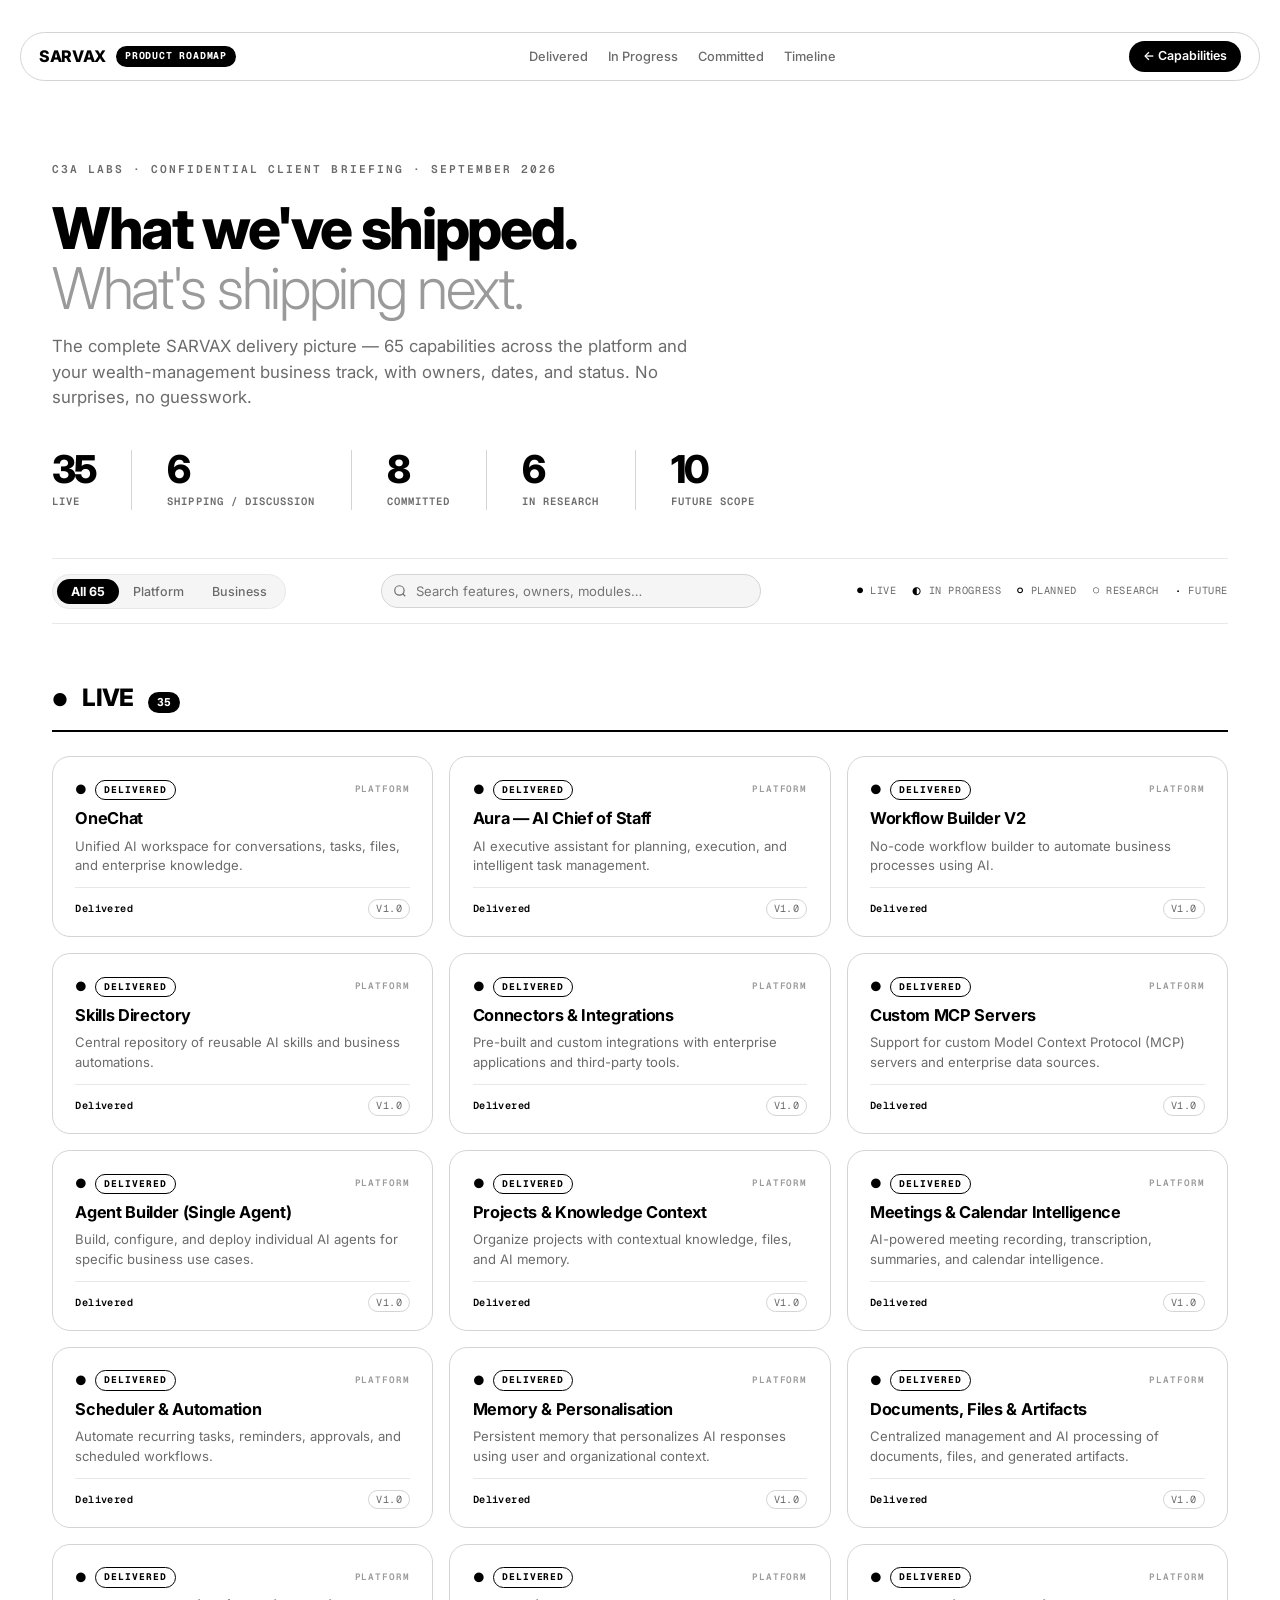
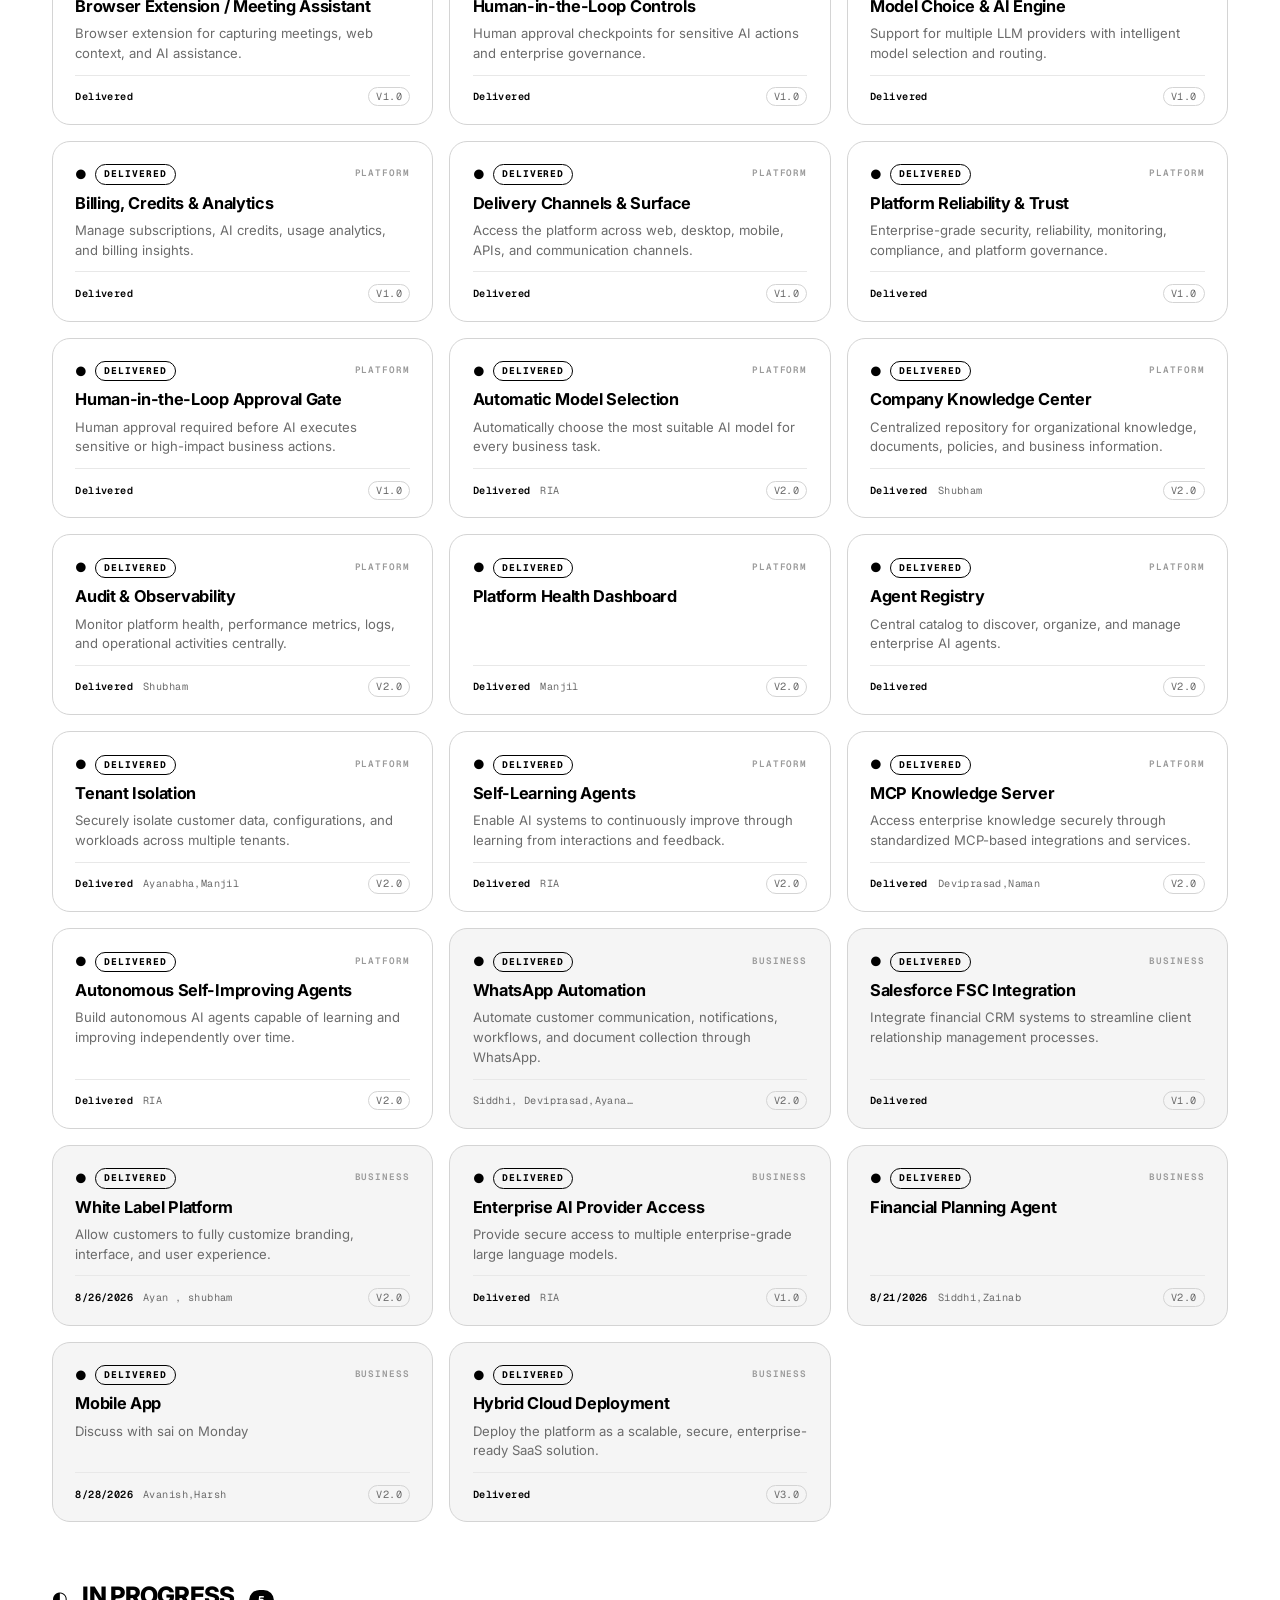
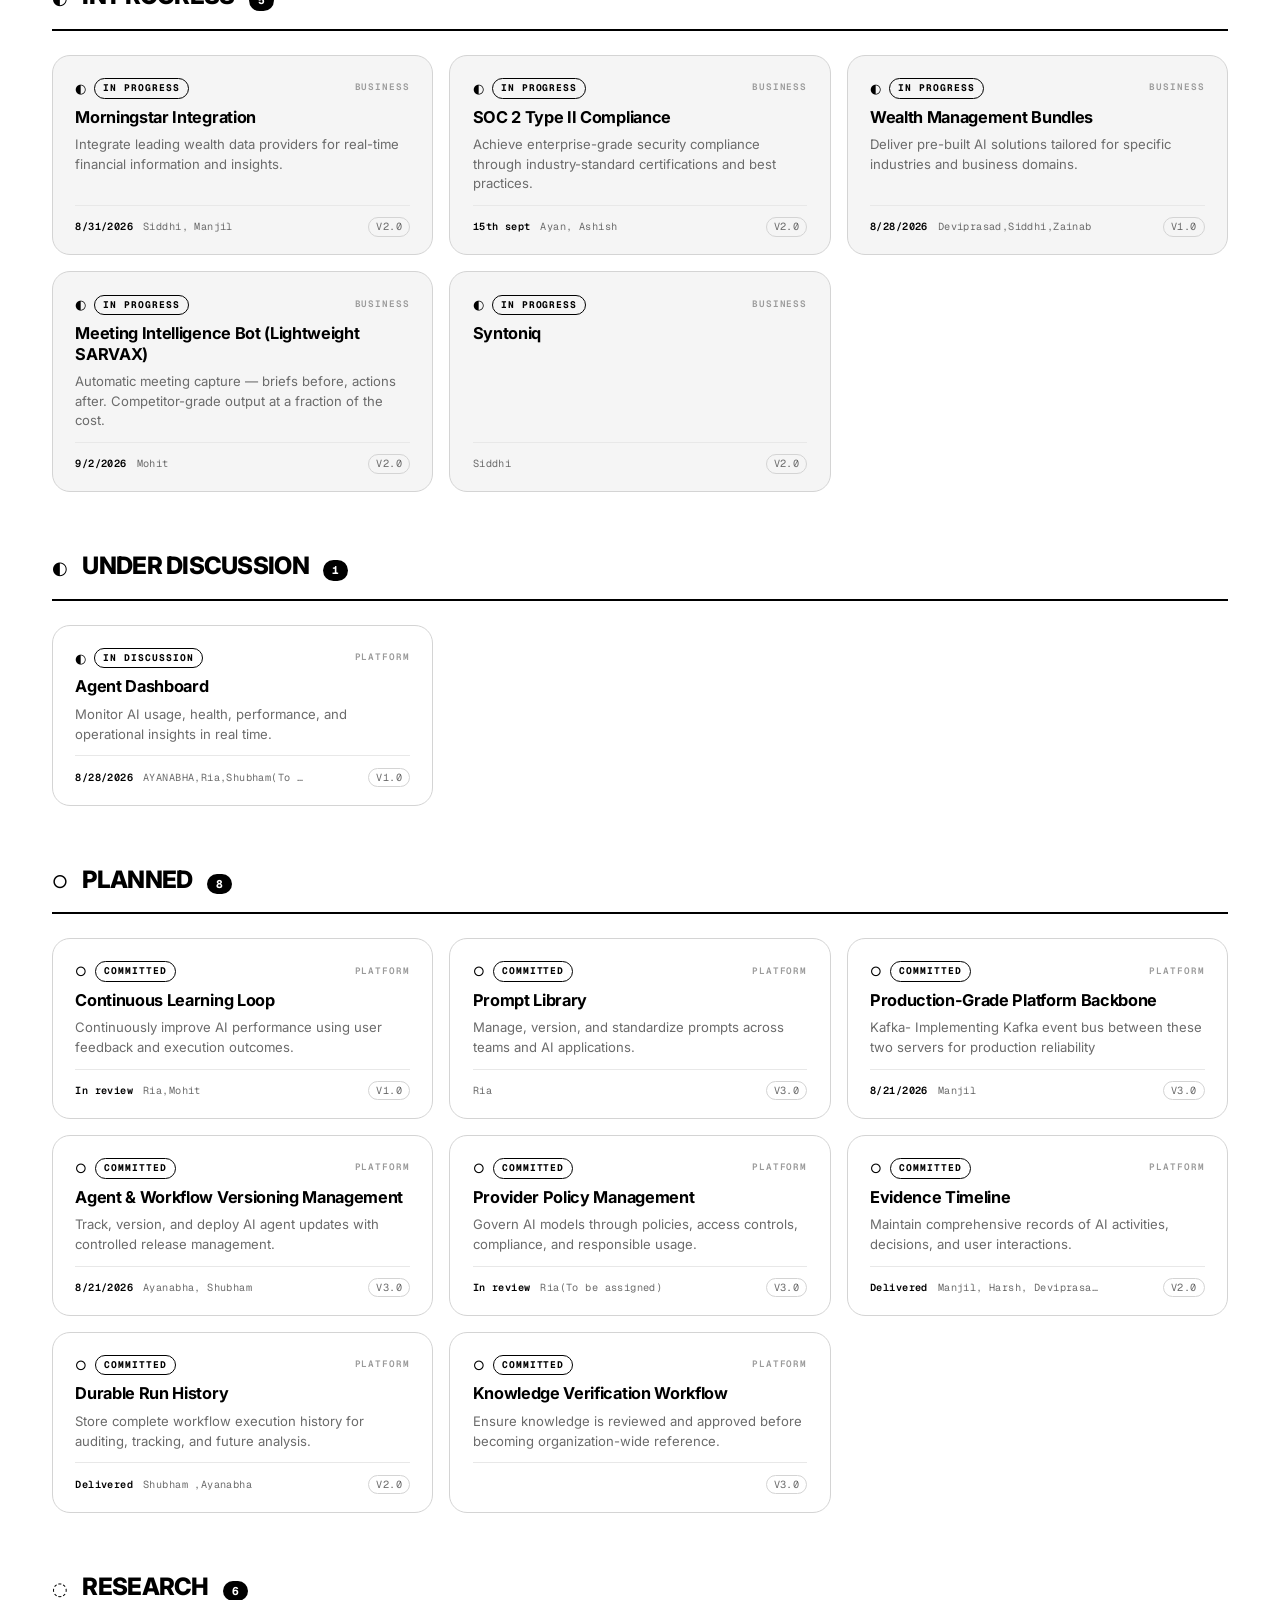
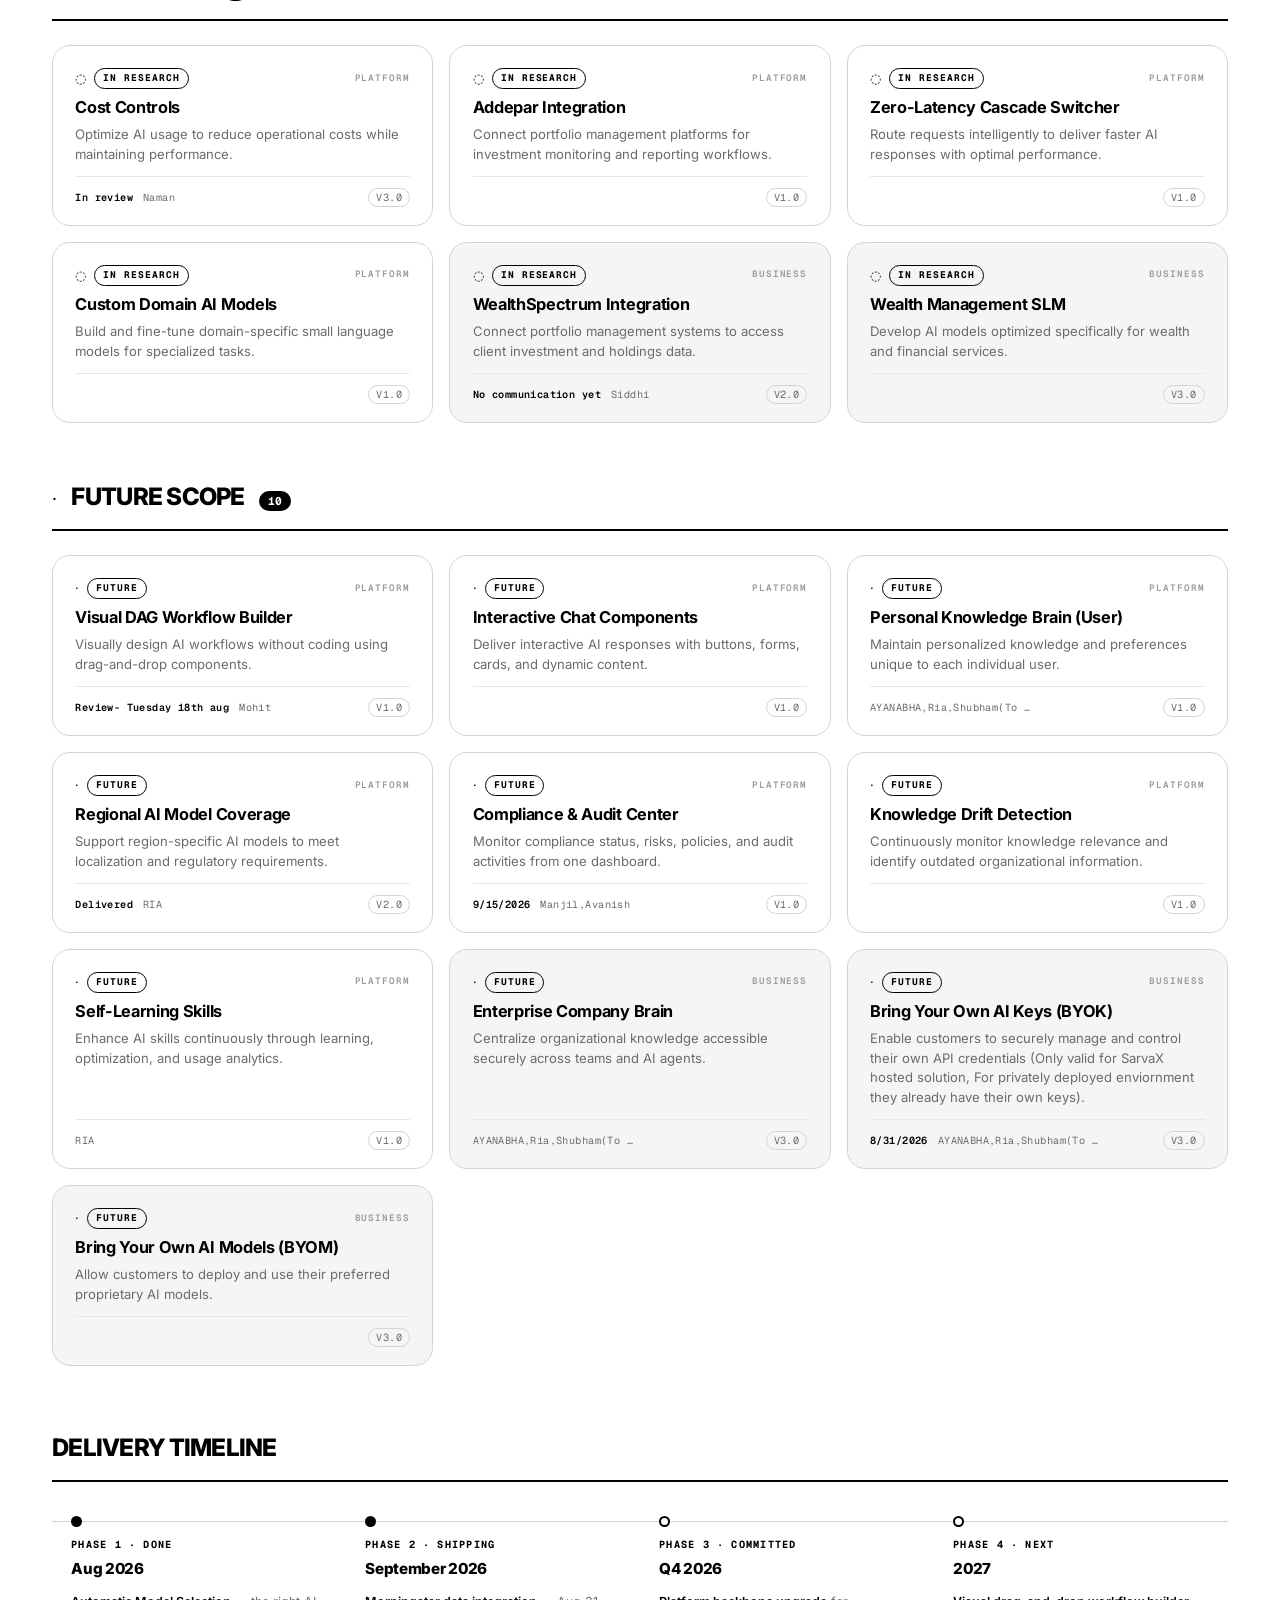
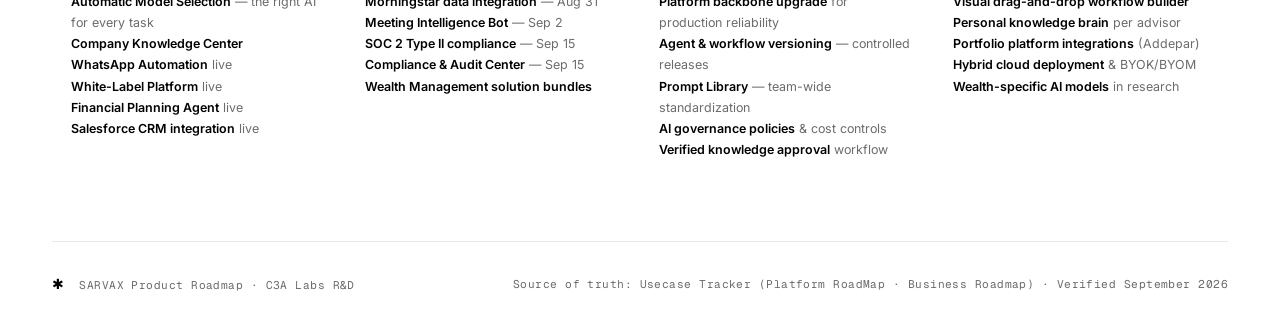
==== commit 98daff64: "Publish clean GitHub Pages package" ====
--- a/source/sarvax-roadmap.html
+++ b/source/sarvax-roadmap.html
@@ -246,11 +246,11 @@
     <h1>What we've shipped.<br><span class="muted">What's shipping next.</span></h1>
     <p class="hero-sub">The complete SARVAX delivery picture — 65 capabilities across the platform and your wealth-management business track, with owners, dates, and status. No surprises, no guesswork.</p>
     <div class="hero-stats">
-      <div class="hs"><div class="hs-val">33</div><div class="hs-label">Live</div></div>
-      <div class="hs"><div class="hs-val">7</div><div class="hs-label">Shipping / Discussion</div></div>
+      <div class="hs"><div class="hs-val">35</div><div class="hs-label">Live</div></div>
+      <div class="hs"><div class="hs-val">6</div><div class="hs-label">Shipping / Discussion</div></div>
       <div class="hs"><div class="hs-val">8</div><div class="hs-label">Committed</div></div>
       <div class="hs"><div class="hs-val">6</div><div class="hs-label">In Research</div></div>
-      <div class="hs"><div class="hs-val">11</div><div class="hs-label">Future Scope</div></div>
+      <div class="hs"><div class="hs-val">10</div><div class="hs-label">Future Scope</div></div>
     </div>
   </header>
 
@@ -276,7 +276,7 @@
         <div class="lane-head">
           <span class="lane-glyph">●</span>
           <h2 class="lane-title">Live</h2>
-          <span class="lane-count">33</span>
+          <span class="lane-count">35</span>
         </div>
         <div class="lane-grid">
         <article class="rc plat" data-status="Live" data-track="Platform">
@@ -707,13 +707,40 @@
             <span class="rc-eta">8/21/2026</span><span class="rc-owner">Siddhi,Zainab</span>
             <span class="rc-ver">V2.0</span>
           </div>
-        </article></div>
+        </article>
+        <article class="rc biz" data-status="Live" data-track="Business">
+          <div class="rc-top">
+            <span class="rc-glyph">●</span>
+            <span class="rc-status">DELIVERED</span>
+            <span class="rc-track">BUSINESS</span>
+          </div>
+          <h3 class="rc-name">Mobile App</h3>
+          <p class="rc-note">Discuss with sai on Monday</p>
+          <div class="rc-meta">
+            <span class="rc-eta">8/28/2026</span><span class="rc-owner">Avanish,Harsh</span>
+            <span class="rc-ver">V2.0</span>
+          </div>
+        </article>
+        <article class="rc biz" data-status="Live" data-track="Business">
+          <div class="rc-top">
+            <span class="rc-glyph">●</span>
+            <span class="rc-status">DELIVERED</span>
+            <span class="rc-track">BUSINESS</span>
+          </div>
+          <h3 class="rc-name">Hybrid Cloud Deployment</h3>
+          <p class="rc-note">Deploy the platform as a scalable, secure, enterprise-ready SaaS solution.</p>
+          <div class="rc-meta">
+            <span class="rc-eta">Delivered</span>
+            <span class="rc-ver">V3.0</span>
+          </div>
+        </article>
+        </div>
       </section>
       <section class="lane" id="lane-in-progress">
         <div class="lane-head">
           <span class="lane-glyph">◐</span>
           <h2 class="lane-title">In Progress</h2>
-          <span class="lane-count">6</span>
+          <span class="lane-count">5</span>
         </div>
         <div class="lane-grid">
         <article class="rc biz" data-status="In Progress" data-track="Business">
@@ -753,19 +780,6 @@
           <div class="rc-meta">
             <span class="rc-eta">8/28/2026</span><span class="rc-owner">Deviprasad,Siddhi,Zainab</span>
             <span class="rc-ver">V1.0</span>
-          </div>
-        </article>
-        <article class="rc biz" data-status="In Progress" data-track="Business">
-          <div class="rc-top">
-            <span class="rc-glyph">◐</span>
-            <span class="rc-status">IN PROGRESS</span>
-            <span class="rc-track">BUSINESS</span>
-          </div>
-          <h3 class="rc-name">Mobile App</h3>
-          <p class="rc-note">Discuss with sai on Monday</p>
-          <div class="rc-meta">
-            <span class="rc-eta">8/28/2026</span><span class="rc-owner">Avanish,Harsh</span>
-            <span class="rc-ver">V2.0</span>
           </div>
         </article>
         <article class="rc biz" data-status="In Progress" data-track="Business">
@@ -1018,7 +1032,7 @@
         <div class="lane-head">
           <span class="lane-glyph">·</span>
           <h2 class="lane-title">Future Scope</h2>
-          <span class="lane-count">11</span>
+          <span class="lane-count">10</span>
         </div>
         <div class="lane-grid">
         <article class="rc plat" data-status="Future Scope" data-track="Platform">
@@ -1122,19 +1136,6 @@
           <p class="rc-note">Centralize organizational knowledge accessible securely across teams and AI agents.</p>
           <div class="rc-meta">
             <span class="rc-owner">AYANABHA,Ria,Shubham(To be Assigned)</span>
-            <span class="rc-ver">V3.0</span>
-          </div>
-        </article>
-        <article class="rc biz" data-status="Future Scope" data-track="Business">
-          <div class="rc-top">
-            <span class="rc-glyph">·</span>
-            <span class="rc-status">FUTURE</span>
-            <span class="rc-track">BUSINESS</span>
-          </div>
-          <h3 class="rc-name">Hybrid Cloud Deployment</h3>
-          <p class="rc-note">Deploy the platform as a scalable, secure, enterprise-ready SaaS solution.</p>
-          <div class="rc-meta">
-
             <span class="rc-ver">V3.0</span>
           </div>
         </article>
